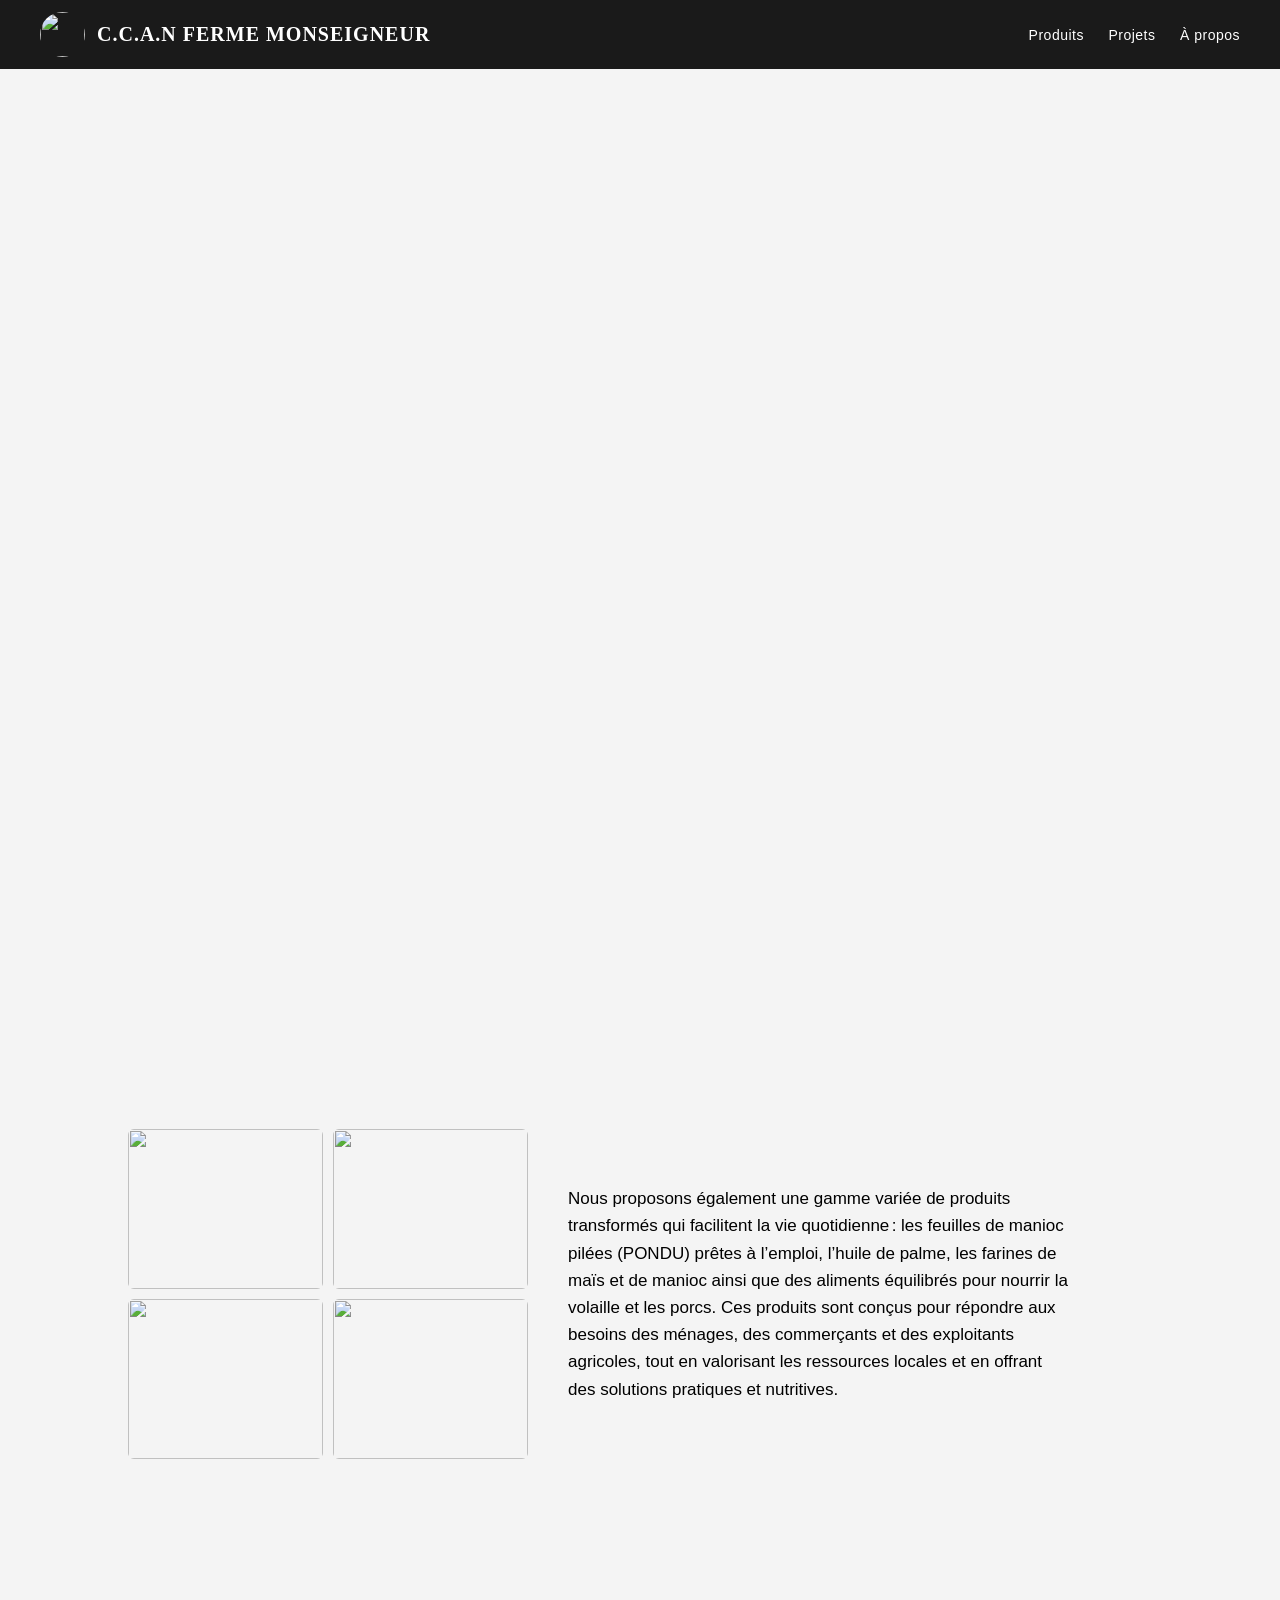
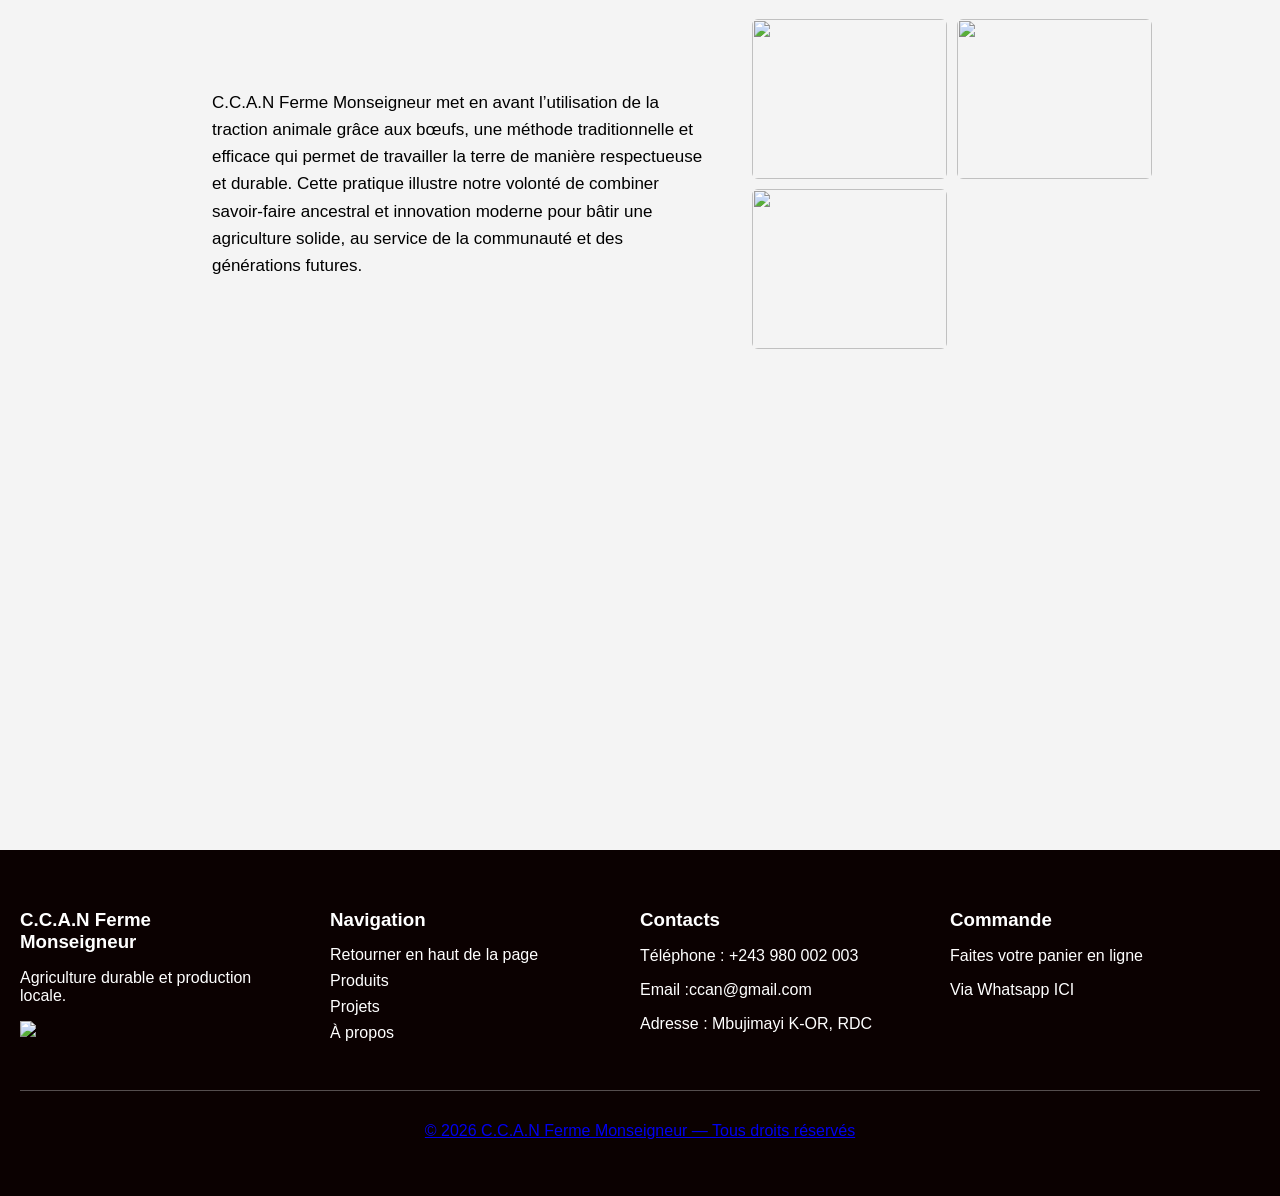
==== index.html @ acce38f7 "Add files via upload" ====
<!DOCTYPE html>
<html lang="fr">
<head>
<meta charset="UTF-8">
<meta name="viewport" content="width=device-width, initial-scale=1.0">
<link rel="stylesheet" href="index.css">

<title>C.C.A.N Ferme Monseigneur</title>

</head>

<body>

<header>

<div class="header-brand">
<img src="images/logo blanc.JPG" class="header-logo">
<span class="header-nom">C.C.A.N Ferme Monseigneur</span>
</div>

<button class="hamburger" onclick="toggleMenu()">&#9776;</button>

<nav id="main-nav">
<a href="produits.html">Produits</a>
<a href="projets.html">Projets</a>
<a href="àpropos.html">À propos</a>


</nav>

</header>
 
<body>

<!-- PARAGRAPHE 1 -->

<section class="section hidden">

<div class="gallery">
<img src="images/RDC localisation.jpeg">
<img src="images/production huile1.jpeg">
<img src="images/traction animale3.jpeg">
<img src="images/mais2.jpeg">
</div>

<div class="text">
<p>
C.C.A.N Ferme Monseigneur, une entreprise agricole implantée au cœur du Kasai-Oriental dans la ville de Mbujimayi, en République Démocratique du Congo. Avec plusieurs hectares de terres riches et exploitées avec soin, nous avons fait de l’agriculture et de l’élevage notre passion et notre mission : nourrir les familles, soutenir l’économie locale et promouvoir une agriculture durable et moderne.
</p>
</div>

</section>

<!-- PARAGRAPHE 2 -->

<section class="section reverse hidden">

<div class="gallery">
<img src="Images/poules.jpeg
">
<img src="images/manioc2.jpeg">
<img src="images/mais1.jpeg">
<img src="images/regimes de noix.jpeg">
</div>

<div class="text">
<p>
Notre ferme se distingue par la diversité de ses productions. Nous élevons de la volaille et cultivons des produits essentiels tels que le manioc, le maïs et le palmier à huile. Ces activités sont menées avec rigueur et expertise afin de garantir des produits frais, nutritifs et accessibles. Chaque récolte et chaque élevage reflètent notre engagement envers la qualité et la sécurité alimentaire.
</p>
</div>

</section>

<!-- PARAGRAPHE 3 -->

<section class="section hidden">

<div class="gallery">
<img src="images/Matamba.jpeg">
<img src="images/al poules.jpeg">
<img src="images/huile de palme.jpeg">
<img src="images/farines.jpeg">
</div>

<div class="text">
<p>
Nous proposons également une gamme variée de produits transformés qui facilitent la vie quotidienne :  les feuilles de manioc pilées (PONDU) prêtes à l’emploi, l’huile de palme, les farines de maïs et de manioc ainsi que des aliments équilibrés pour nourrir la volaille et les porcs. Ces produits sont conçus pour répondre aux besoins des ménages, des commerçants et des exploitants agricoles, tout en valorisant les ressources locales et en offrant des solutions pratiques et nutritives.
</p>
</div>

</section>

<!-- PARAGRAPHE 4 -->

<section class="section reverse hidden">

<div class="gallery">
<img src="images/Traction animale1.jpeg">
<img src="images/traction animale3.jpeg">
<img src="images/traction animale2.jpeg">

</div>

<div class="text">
<p>
C.C.A.N Ferme Monseigneur met en avant l’utilisation de la traction animale grâce aux bœufs, une méthode traditionnelle et efficace qui permet de travailler la terre de manière respectueuse et durable. Cette pratique illustre notre volonté de combiner savoir-faire ancestral et innovation moderne pour bâtir une agriculture solide, au service de la communauté et des générations futures.
</p>
</div>

</section>

<script>

const elements = document.querySelectorAll('.section, .card, .hero');

const observer = new IntersectionObserver((entries) => {
  entries.forEach(entry => {
    if(entry.isIntersecting){
      entry.target.classList.add('visible');
    } else {
      entry.target.classList.remove('visible');
    }
  });
}, { threshold: 0.15 });

elements.forEach(el => observer.observe(el));
observer.takeRecords();
elements.forEach(el => {
  if(el.getBoundingClientRect().top < window.innerHeight){
    el.classList.add('visible');
  }
});

function toggleMenu(){
  document.getElementById('main-nav').classList.toggle('open');
}

</script>

</body>

</section>

<section class="section">

<h2>Nos activités agricoles principales</h2>

<div class="cards">

<div class="card">
<h3>Culture</h3>
<p>Production de légumes et fruits frais.</p>
</div>

<div class="card">
<h3>Élevage</h3>
<p>Élevage de volailles et autres animaux.</p>
</div>

<div class="card">
<h3>Projets agricoles</h3>
<p>Développement de nouvelles infrastructures agricoles.</p>
</div>

</div>

</section>

<footer>

<div class="footer-container">

<div class="footer-column">
<h3>C.C.A.N Ferme Monseigneur</h3>
<p></p>
<p>Agriculture durable et production locale.</p>
<img src="images/logo noir.JPG" style="width:3cm;">
</div>

<div class="footer-column">
<h3>Navigation</h3>
<a href="accueil.html">Retourner en haut de la page</a>
<a href="produits.html">Produits</a>
<a href="projets.html">Projets</a>
<a href="àpropos.html">À propos</a>
</div>

<div class="footer-column">
<h3>Contacts</h3>
<p>Téléphone : +243 980 002 003</p>
<p>Email :ccan@gmail.com</p>
<p>Adresse : Mbujimayi K-OR, RDC</p>
</div>

<div class="footer-column">
<h3>Commande</h3>
<p> Faites votre panier en ligne</p>
<a href="https://wa.me/243980002003" class="btn-commander">
 Via Whatsapp ICI

</div>

</div>

<div class="footer-bottom">

<p>© 2026 C.C.A.N Ferme Monseigneur — Tous droits réservés</p>

</div>

</footer>

</body>
</html>
---- index.css ----
body{
    margin:0;
    font-family: Arial, sans-serif;
    background:#f4f4f4;
}

/* HEADER */

header{
    background:#1a1a1a;
    padding:12px 40px;
    display:flex;
    justify-content:space-between;
    align-items:center;
    position:sticky;
    top:0;
    z-index:1000;
}

.header-brand{
    display:flex;
    align-items:center;
    gap:12px;
}

.header-logo{
    width:45px;
    height:45px;
    object-fit:contain;
    border-radius:50%;
}

.header-nom{
    font-family:'Georgia', serif;
    font-size:20px;
    font-weight:700;
    color:#ffffff;
    letter-spacing:1px;
    text-transform:uppercase;
}

nav a{
    color:#ffffff;
    text-decoration:none;
    margin-left:20px;
    font-weight:500;
    font-size:14px;
    letter-spacing:0.5px;
    transition:color 0.3s;
}

nav a:hover{
    color:#a8d5a2;
}

/* HERO */

.hero{
    background:#ffffff;
    padding:20px 30px;
}

.hero h2{
    font-size:24px;
    font-weight:500;
    color:#4a7c59;
    margin:0;
    text-align:left;
}

/* SECTION */

.section{
    display:flex;
    align-items:center;
    gap:40px;
    padding:80px 10%;
    flex-wrap:wrap;
}

/* ALTERNANCE */

.reverse{
    flex-direction:row-reverse;
}

/* GALERIE */

.gallery{
    display:grid;
    grid-template-columns:1fr 1fr;
    gap:10px;
    width:400px;
}

.gallery img{
    width:100%;
    height:160px;
    object-fit:cover;
    border-radius:6px;
}

/* TEXTE */

.text{
    max-width:500px;
    line-height:1.6;
    font-size:17px;
}

/* CARDS */

.cards{
    display:flex;
    gap:30px;
    justify-content:center;
    flex-wrap:wrap;
}

.card{
    width:250px;
    border:1px solid red;
    border-radius:8px;
    padding:20px;
}

/* FOOTER */

footer{
    background: rgb(11, 1, 1);
    color:white;
    padding:40px 20px;
}

.footer-container{
    display:flex;
    flex-wrap:wrap;
    justify-content:space-between;
}

.footer-column{
    width:250px;
    margin-bottom:20px;
}

.footer-column h3{
    margin-bottom:15px;
}

.footer-column a{
    display:block;
    color:white;
    text-decoration:none;
    margin-bottom:8px;
}

.footer-bottom{
    text-align:center;
    margin-top:20px;
    border-top:1px solid rgba(255,255,255,0.3);
    padding-top:15px;
}

/* ANIMATION SCROLL */

.section, .card, .hero{
    opacity:0;
    transform:translateY(40px);
    transition:opacity 0.6s ease, transform 0.6s ease;
}

.section.visible, .card.visible, .hero.visible{
    opacity:1;
    transform:translateY(0);
}

/* MOBILE */

.hamburger{
display:none;
background:none;
border:none;
color:#ffffff;
font-size:26px;
cursor:pointer;
}

@media(max-width:768px){

header{
flex-wrap:wrap;
padding:12px 20px;
}

.hamburger{
display:block;
}

#main-nav{
display:none;
flex-direction:column;
width:100%;
background:#1a1a1a;
padding:10px 0;
}

#main-nav.open{
display:flex;
}

#main-nav a{
margin:0;
padding:10px 20px;
border-top:1px solid rgba(255,255,255,0.1);
font-size:15px;
}

.section{
    flex-direction:column;
    padding:40px 5%;
}

.reverse{
    flex-direction:column;
}

.gallery{
    width:100%;
}

.gallery img{
    height:120px;
}

.text{
    max-width:100%;
    font-size:15px;
}

.cards{
    flex-direction:column;
    align-items:center;
}

.card{
    width:90%;
}

.footer-container{
    flex-direction:column;
    align-items:center;
    text-align:center;
}

.footer-column{
    width:100%;
}

}
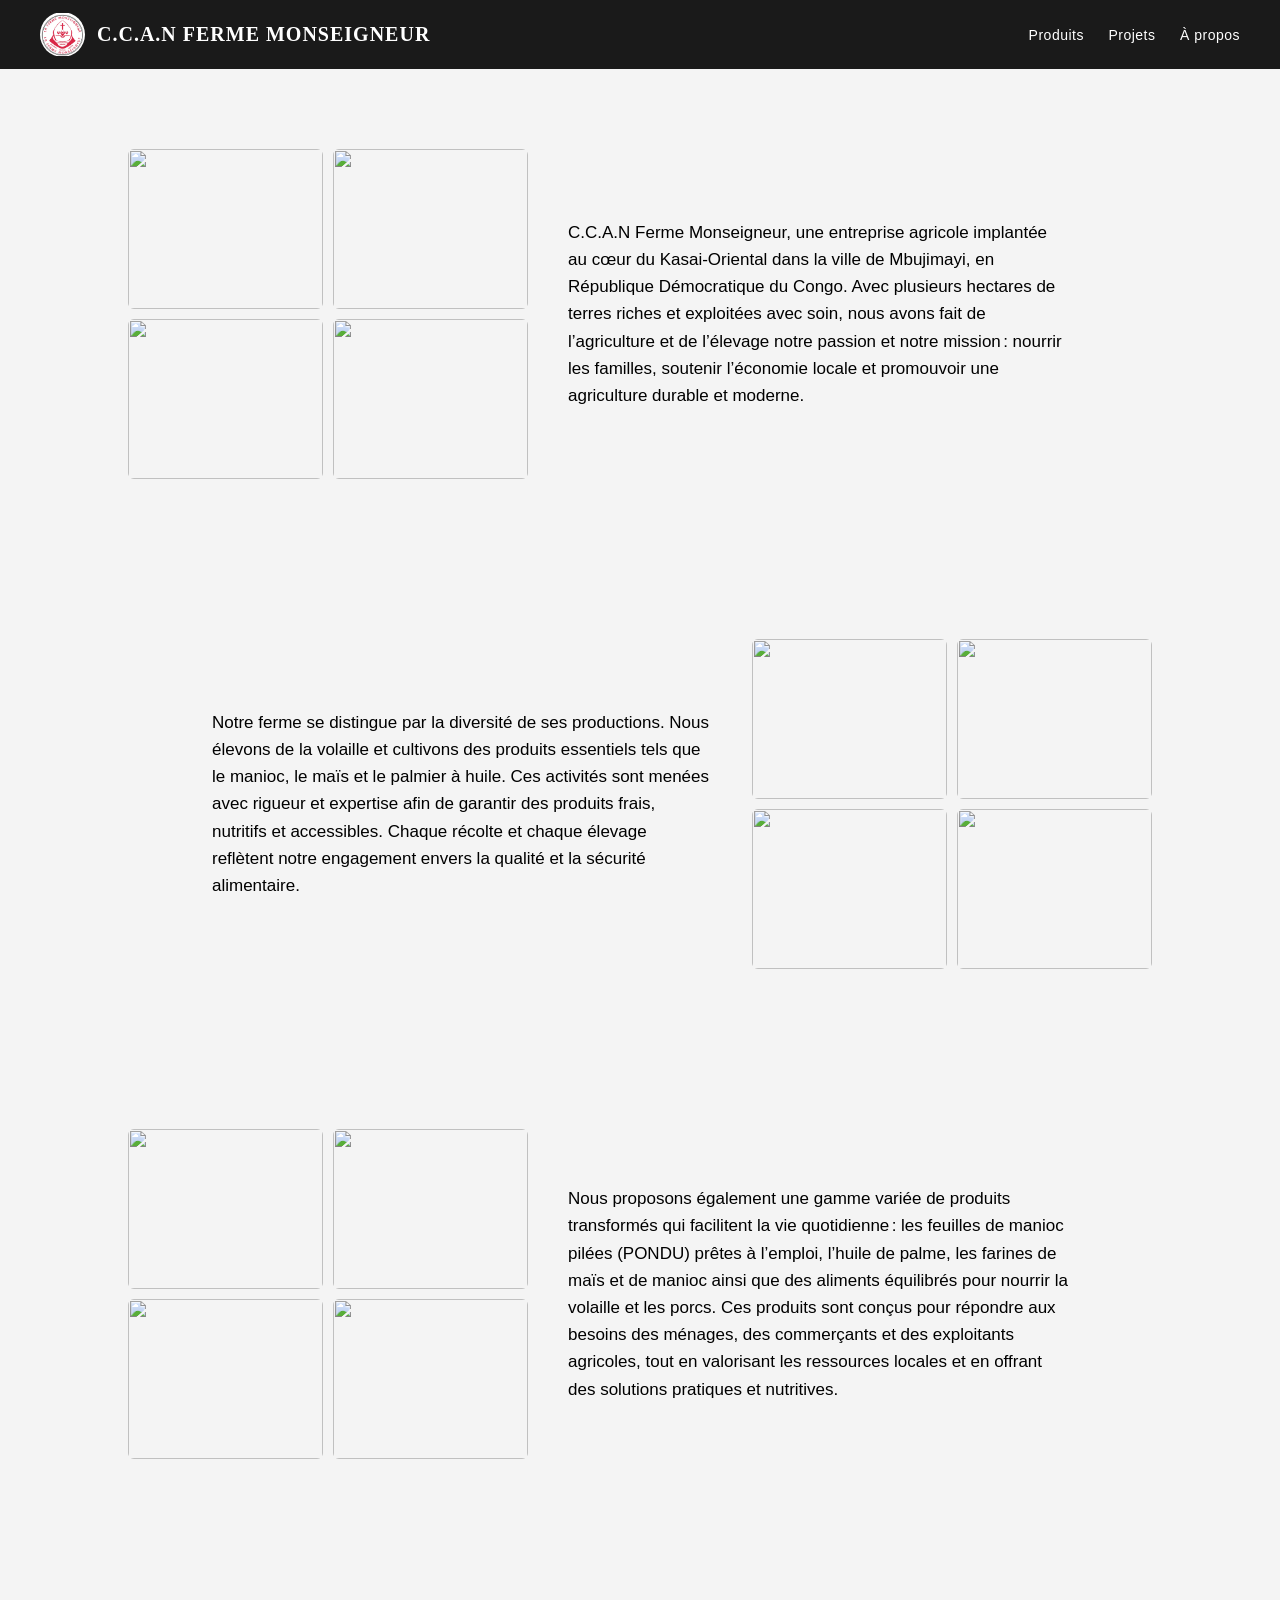
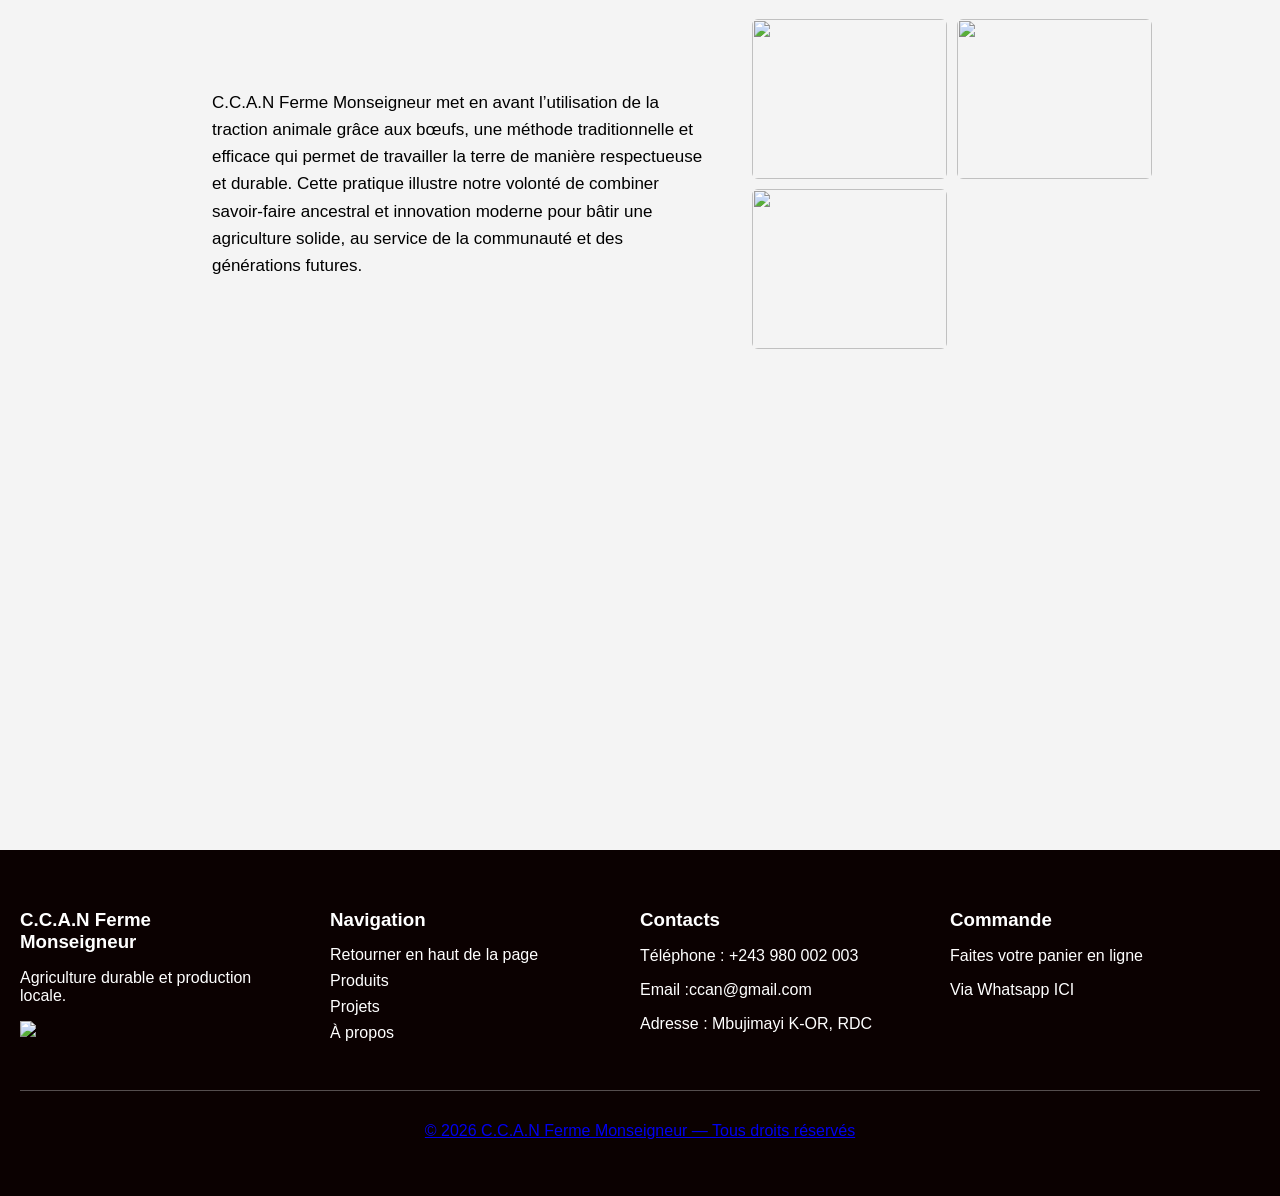
==== commit 596d4eb0: "Add files via upload" ====
--- a/index.html
+++ b/index.html
@@ -14,7 +14,7 @@
 <header>
 
 <div class="header-brand">
-<img src="images/logo blanc.JPG" class="header-logo">
+<img src="logo blanc.JPG" class="header-logo">
 <span class="header-nom">C.C.A.N Ferme Monseigneur</span>
 </div>
 
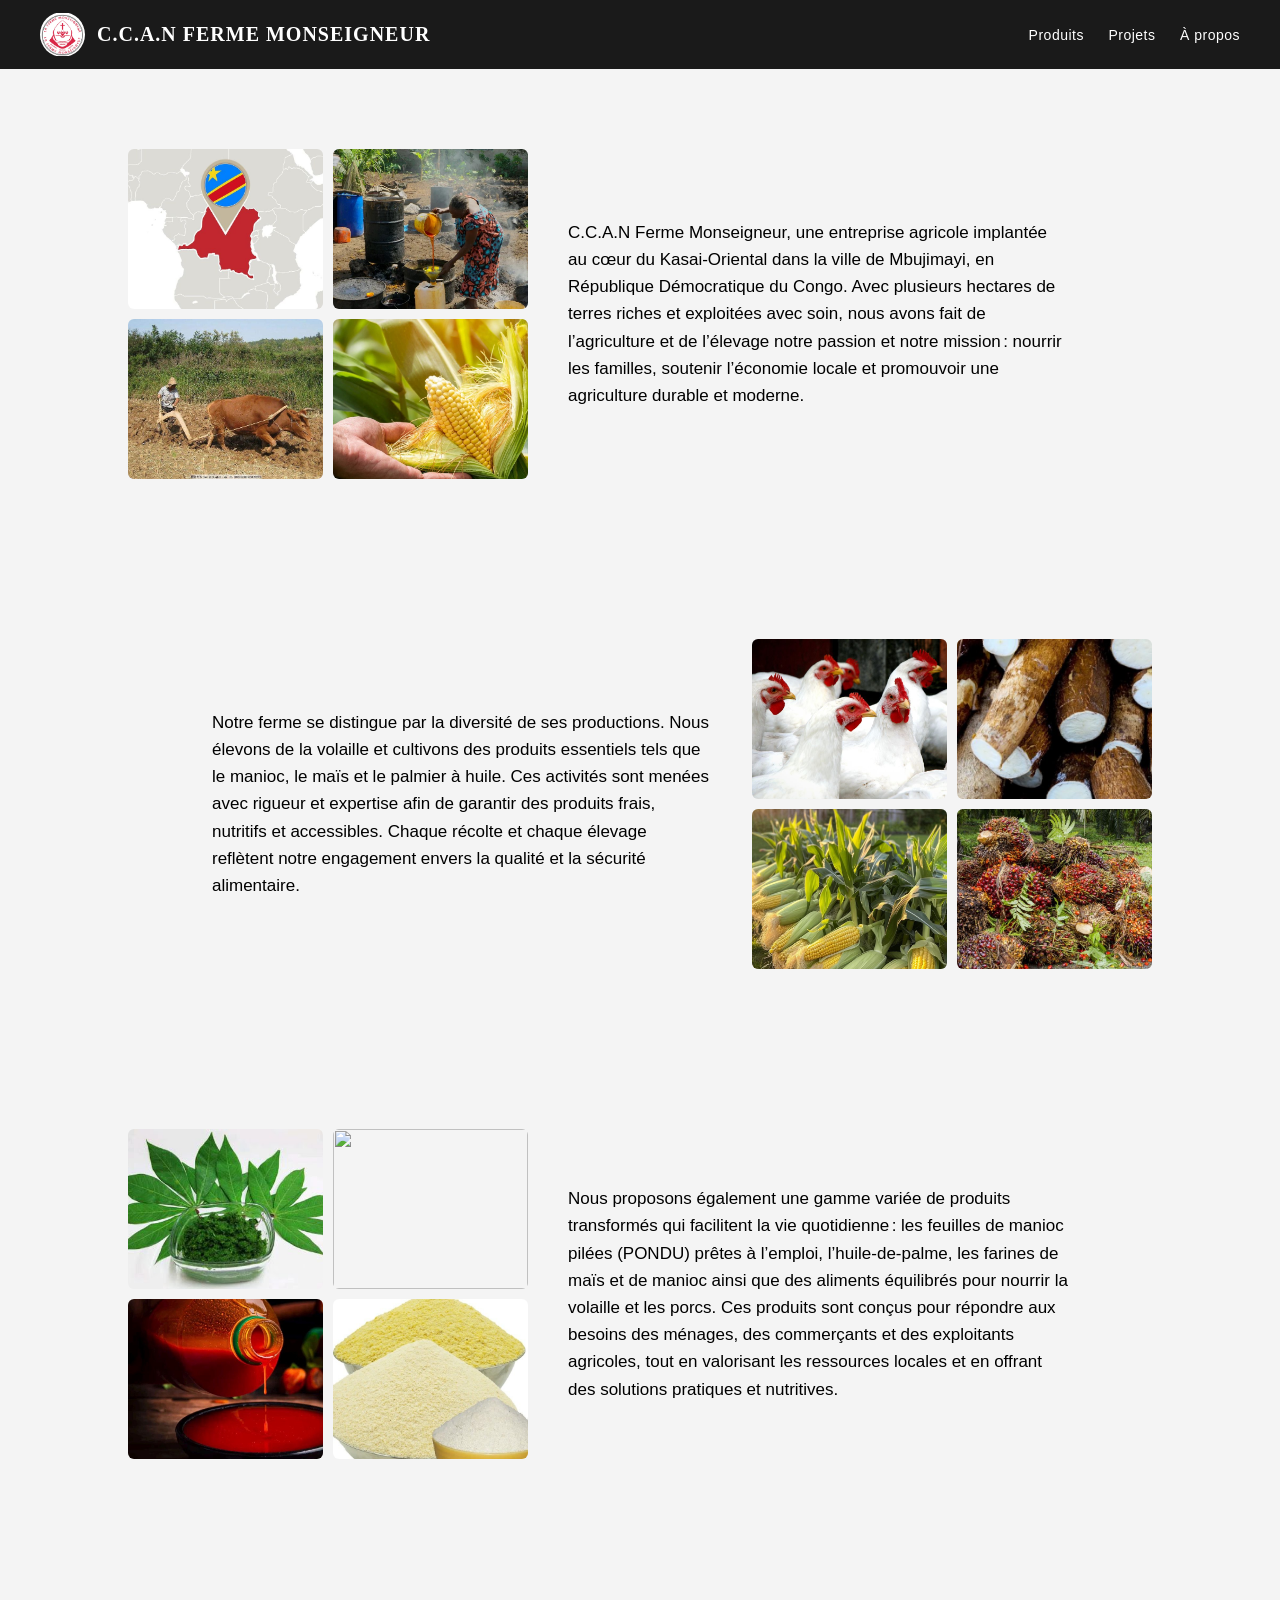
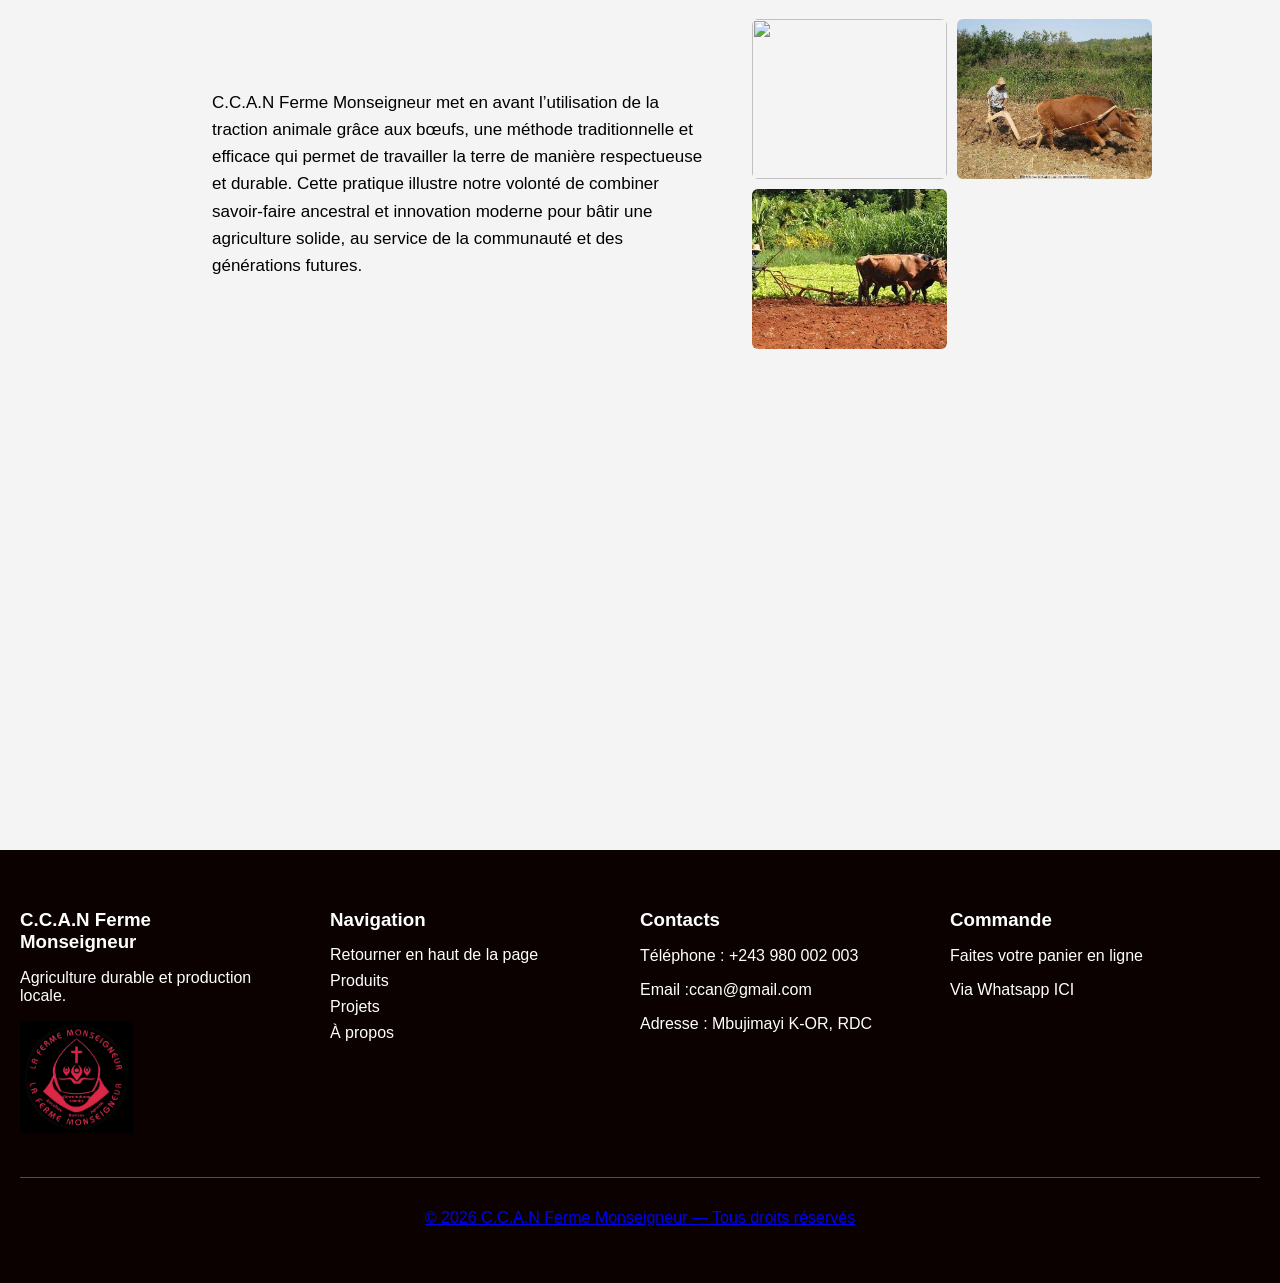
==== commit c92cb128: "Add files via upload" ====
--- a/index.html
+++ b/index.html
@@ -14,7 +14,7 @@
 <header>
 
 <div class="header-brand">
-<img src="logo blanc.JPG" class="header-logo">
+<img src="logoblanc.JPG" class="header-logo">
 <span class="header-nom">C.C.A.N Ferme Monseigneur</span>
 </div>
 
@@ -37,10 +37,10 @@
 <section class="section hidden">
 
 <div class="gallery">
-<img src="images/RDC localisation.jpeg">
-<img src="images/production huile1.jpeg">
-<img src="images/traction animale3.jpeg">
-<img src="images/mais2.jpeg">
+<img src="RDC-localisation.jpeg">
+<img src="production-huile1.jpeg">
+<img src="traction-animale3.jpeg">
+<img src="mais2.jpeg">
 </div>
 
 <div class="text">
@@ -56,11 +56,11 @@
 <section class="section reverse hidden">
 
 <div class="gallery">
-<img src="Images/poules.jpeg
+<img src="poules.jpeg
 ">
-<img src="images/manioc2.jpeg">
-<img src="images/mais1.jpeg">
-<img src="images/regimes de noix.jpeg">
+<img src="manioc2.jpeg">
+<img src="mais1.jpeg">
+<img src="regimes-de-noix.jpeg">
 </div>
 
 <div class="text">
@@ -76,15 +76,15 @@
 <section class="section hidden">
 
 <div class="gallery">
-<img src="images/Matamba.jpeg">
-<img src="images/al poules.jpeg">
-<img src="images/huile de palme.jpeg">
-<img src="images/farines.jpeg">
-</div>
-
-<div class="text">
-<p>
-Nous proposons également une gamme variée de produits transformés qui facilitent la vie quotidienne :  les feuilles de manioc pilées (PONDU) prêtes à l’emploi, l’huile de palme, les farines de maïs et de manioc ainsi que des aliments équilibrés pour nourrir la volaille et les porcs. Ces produits sont conçus pour répondre aux besoins des ménages, des commerçants et des exploitants agricoles, tout en valorisant les ressources locales et en offrant des solutions pratiques et nutritives.
+<img src="Matamba.jpeg">
+<img src="al-poules.jpeg">
+<img src="huile-de-palme.jpeg">
+<img src="farines.jpeg">
+</div>
+
+<div class="text">
+<p>
+Nous proposons également une gamme variée de produits transformés qui facilitent la vie quotidienne :  les feuilles de manioc pilées (PONDU) prêtes à l’emploi, l’huile-de-palme, les farines de maïs et de manioc ainsi que des aliments équilibrés pour nourrir la volaille et les porcs. Ces produits sont conçus pour répondre aux besoins des ménages, des commerçants et des exploitants agricoles, tout en valorisant les ressources locales et en offrant des solutions pratiques et nutritives.
 </p>
 </div>
 
@@ -95,9 +95,9 @@
 <section class="section reverse hidden">
 
 <div class="gallery">
-<img src="images/Traction animale1.jpeg">
-<img src="images/traction animale3.jpeg">
-<img src="images/traction animale2.jpeg">
+<img src="traction-animale1.jpeg">
+<img src="traction-animale3.jpeg">
+<img src="traction-animale2.jpeg">
 
 </div>
 
@@ -174,7 +174,7 @@
 <h3>C.C.A.N Ferme Monseigneur</h3>
 <p></p>
 <p>Agriculture durable et production locale.</p>
-<img src="images/logo noir.JPG" style="width:3cm;">
+<img src="logonoir.JPG" style="width:3cm;">
 </div>
 
 <div class="footer-column">
@@ -211,4 +211,5 @@
 </footer>
 
 </body>
-</html>+</html>
+
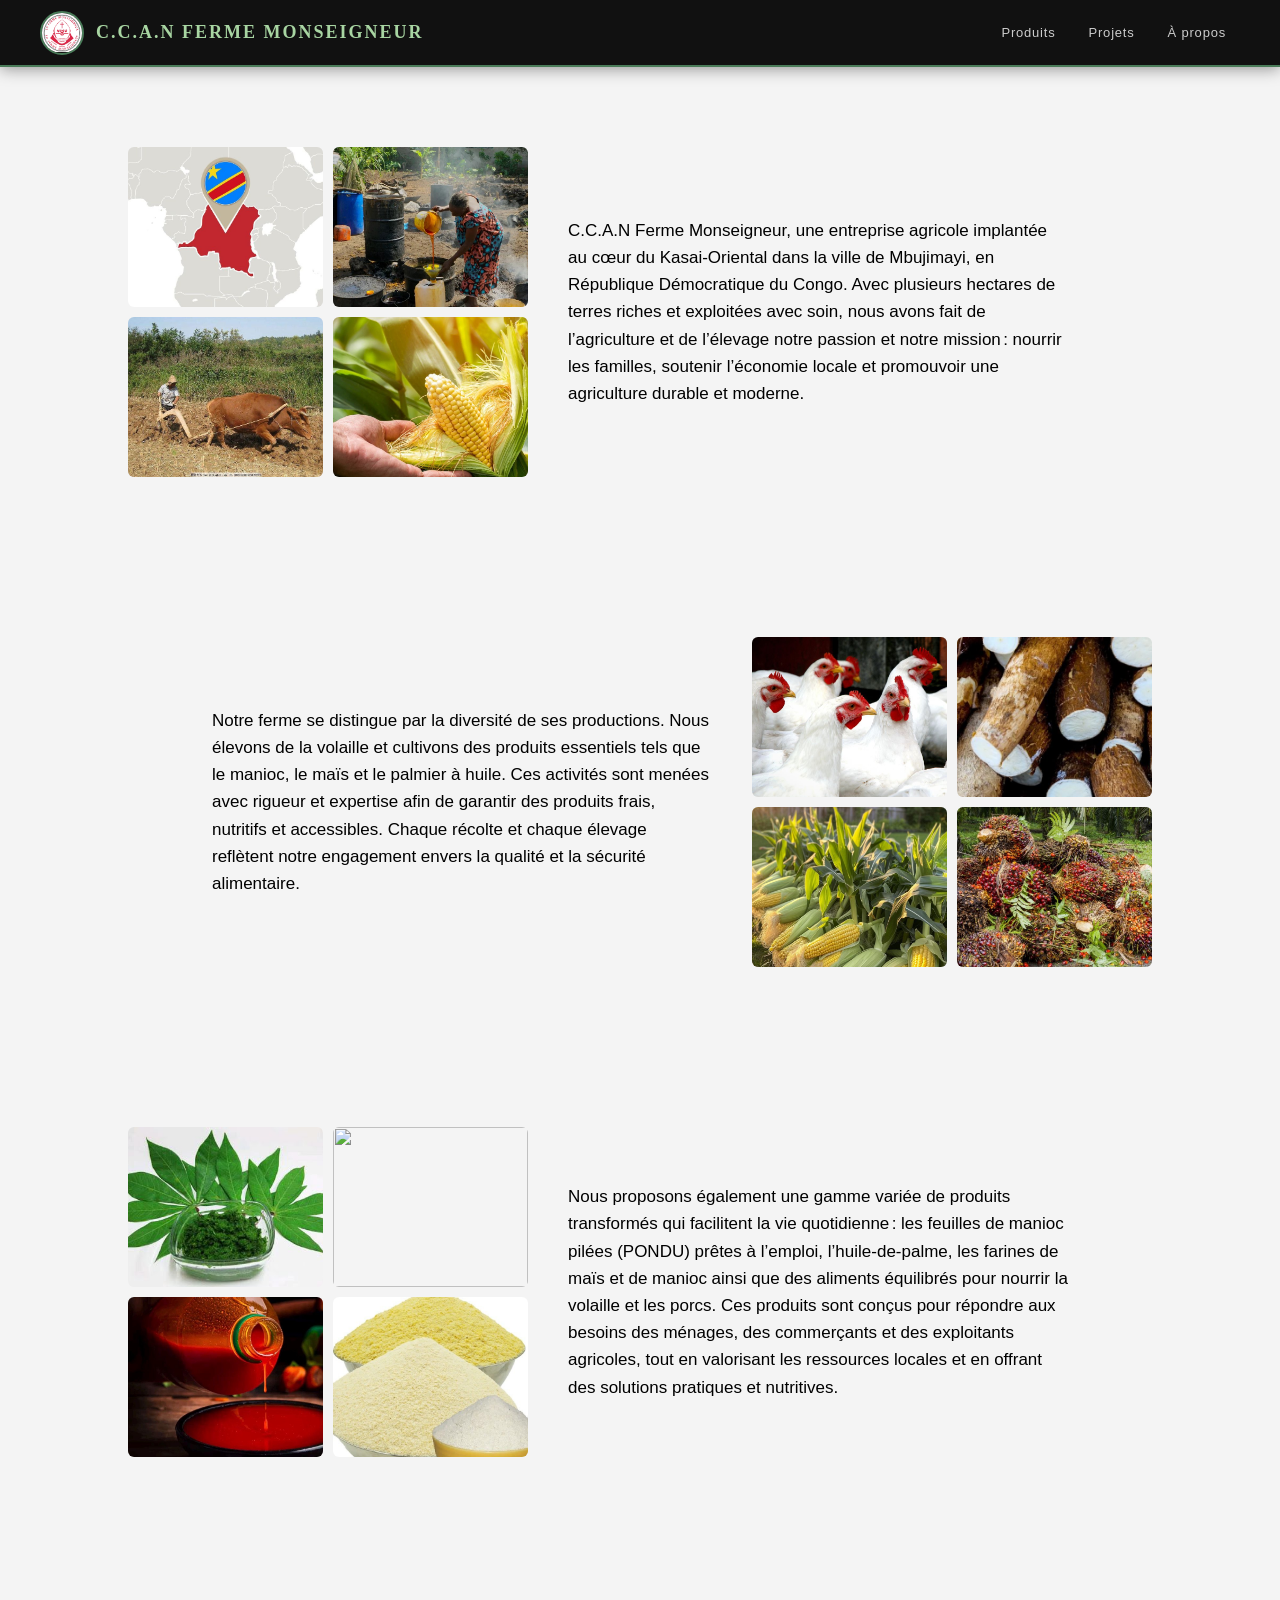
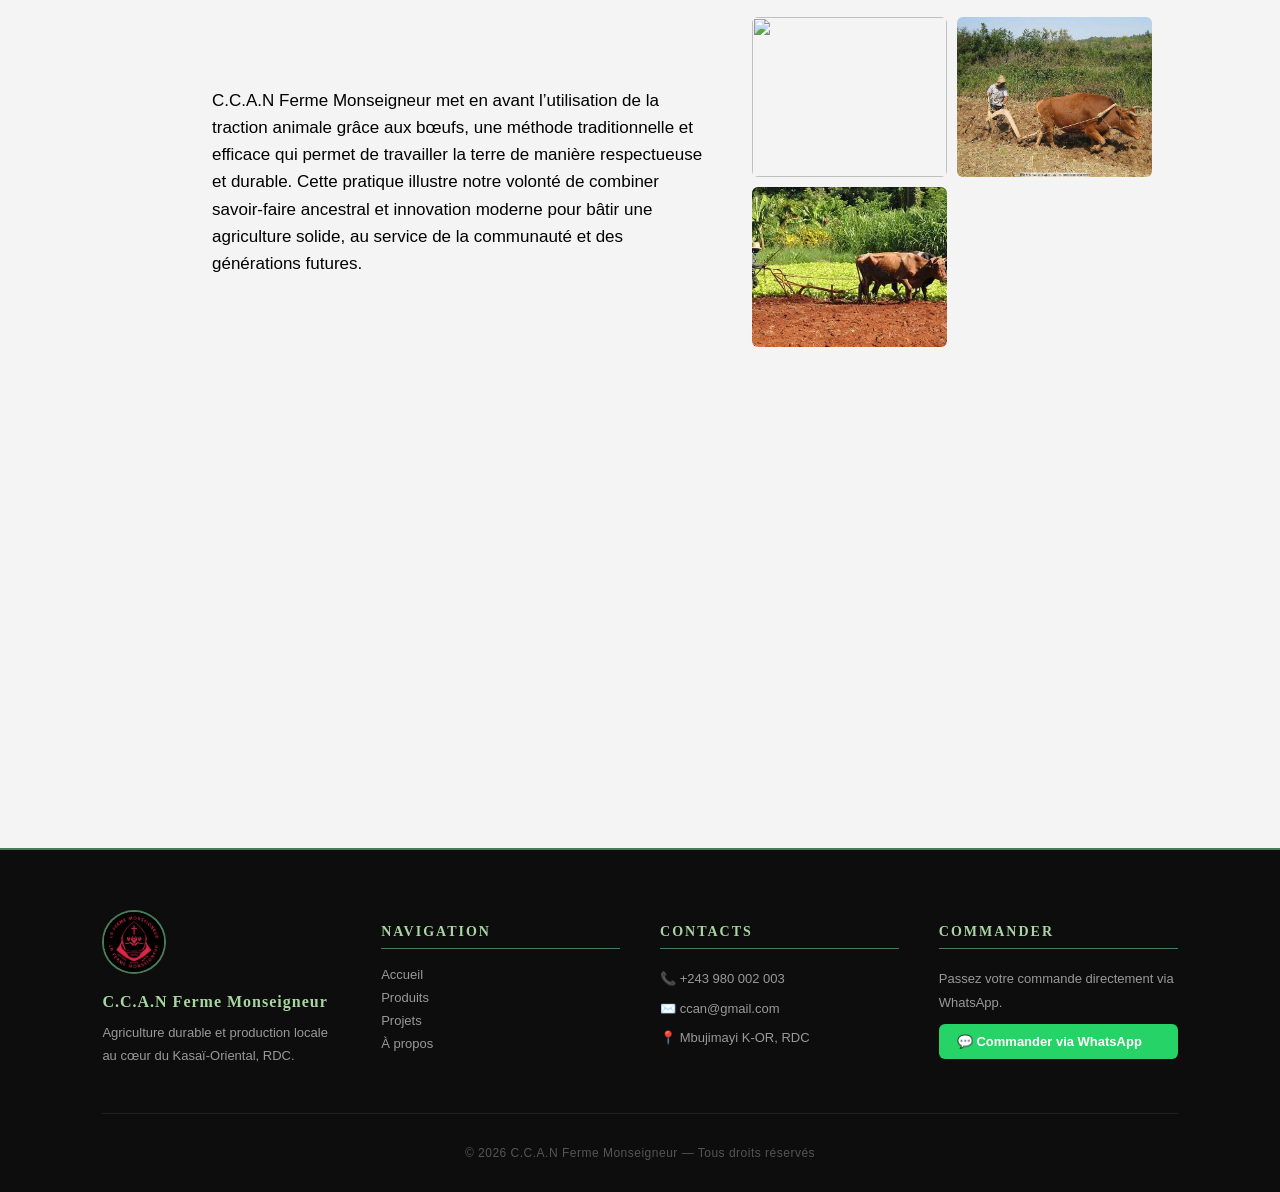
==== commit 11c304a8: "Add files via upload" ====
--- a/index.html
+++ b/index.html
@@ -171,15 +171,14 @@
 <div class="footer-container">
 
 <div class="footer-column">
-<h3>C.C.A.N Ferme Monseigneur</h3>
-<p></p>
-<p>Agriculture durable et production locale.</p>
-<img src="logonoir.JPG" style="width:3cm;">
+<img src="logonoir.JPG" alt="Logo">
+<div class="footer-brand-name">C.C.A.N Ferme Monseigneur</div>
+<p>Agriculture durable et production locale au cœur du Kasaï-Oriental, RDC.</p>
 </div>
 
 <div class="footer-column">
 <h3>Navigation</h3>
-<a href="accueil.html">Retourner en haut de la page</a>
+<a href="index.html">Accueil</a>
 <a href="produits.html">Produits</a>
 <a href="projets.html">Projets</a>
 <a href="àpropos.html">À propos</a>
@@ -187,25 +186,21 @@
 
 <div class="footer-column">
 <h3>Contacts</h3>
-<p>Téléphone : +243 980 002 003</p>
-<p>Email :ccan@gmail.com</p>
-<p>Adresse : Mbujimayi K-OR, RDC</p>
-</div>
-
-<div class="footer-column">
-<h3>Commande</h3>
-<p> Faites votre panier en ligne</p>
-<a href="https://wa.me/243980002003" class="btn-commander">
- Via Whatsapp ICI
-
+<p>📞 +243 980 002 003</p>
+<p>✉️ ccan@gmail.com</p>
+<p>📍 Mbujimayi K-OR, RDC</p>
+</div>
+
+<div class="footer-column">
+<h3>Commander</h3>
+<p>Passez votre commande directement via WhatsApp.</p>
+<a href="https://wa.me/243980002003" class="btn-whatsapp" target="_blank">💬 Commander via WhatsApp</a>
 </div>
 
 </div>
 
 <div class="footer-bottom">
-
 <p>© 2026 C.C.A.N Ferme Monseigneur — Tous droits réservés</p>
-
 </div>
 
 </footer>
@@ -213,3 +208,4 @@
 </body>
 </html>
 
+
--- a/index.css
+++ b/index.css
@@ -8,50 +8,79 @@
 /* HEADER */
 
 header{
-    background:#1a1a1a;
-    padding:12px 40px;
+    background:#111111;
+    padding:0 40px;
     display:flex;
     justify-content:space-between;
     align-items:center;
     position:sticky;
     top:0;
     z-index:1000;
+    height:65px;
+    border-bottom:2px solid #4a7c59;
+    box-shadow:0 2px 15px rgba(0,0,0,0.4);
 }
 
 .header-brand{
     display:flex;
     align-items:center;
     gap:12px;
+    text-decoration:none;
 }
 
 .header-logo{
-    width:45px;
-    height:45px;
+    width:40px;
+    height:40px;
     object-fit:contain;
     border-radius:50%;
+    border:2px solid #4a7c59;
 }
 
 .header-nom{
     font-family:'Georgia', serif;
-    font-size:20px;
+    font-size:18px;
     font-weight:700;
+    color:#a8d5a2;
+    letter-spacing:2px;
+    text-transform:uppercase;
+}
+
+nav{
+    display:flex;
+    align-items:center;
+    gap:5px;
+}
+
+nav a{
+    color:#cccccc;
+    text-decoration:none;
+    font-size:13px;
+    font-weight:500;
+    letter-spacing:0.8px;
+    padding:8px 14px;
+    border-radius:4px;
+    position:relative;
+    transition:color 0.3s;
+}
+
+nav a::after{
+    content:'';
+    position:absolute;
+    bottom:2px;
+    left:14px;
+    right:14px;
+    height:2px;
+    background:#4a7c59;
+    transform:scaleX(0);
+    transition:transform 0.3s ease;
+}
+
+nav a:hover{
     color:#ffffff;
-    letter-spacing:1px;
-    text-transform:uppercase;
-}
-
-nav a{
-    color:#ffffff;
-    text-decoration:none;
-    margin-left:20px;
-    font-weight:500;
-    font-size:14px;
-    letter-spacing:0.5px;
-    transition:color 0.3s;
-}
-
-nav a:hover{
-    color:#a8d5a2;
+}
+
+nav a:hover::after{
+    transform:scaleX(1);
 }
 
 /* HERO */
@@ -128,38 +157,101 @@
 /* FOOTER */
 
 footer{
-    background: rgb(11, 1, 1);
-    color:white;
-    padding:40px 20px;
+    background:#0d0d0d;
+    color:#cccccc;
+    padding:60px 8% 0 8%;
+    border-top:2px solid #4a7c59;
 }
 
 .footer-container{
     display:flex;
     flex-wrap:wrap;
     justify-content:space-between;
+    gap:40px;
+    padding-bottom:40px;
+    border-bottom:1px solid rgba(255,255,255,0.08);
 }
 
 .footer-column{
-    width:250px;
-    margin-bottom:20px;
+    min-width:180px;
+    flex:1;
+}
+
+.footer-column img{
+    width:60px;
+    margin-bottom:15px;
+    border-radius:50%;
+    border:2px solid #4a7c59;
 }
 
 .footer-column h3{
-    margin-bottom:15px;
+    font-family:'Georgia', serif;
+    font-size:14px;
+    font-weight:700;
+    color:#a8d5a2;
+    text-transform:uppercase;
+    letter-spacing:2px;
+    margin-bottom:18px;
+    padding-bottom:8px;
+    border-bottom:1px solid #4a7c59;
+}
+
+.footer-column p{
+    font-size:13px;
+    line-height:1.8;
+    color:#999999;
+    margin:0 0 6px 0;
 }
 
 .footer-column a{
     display:block;
-    color:white;
+    color:#999999;
     text-decoration:none;
+    font-size:13px;
     margin-bottom:8px;
+    transition:color 0.3s, padding-left 0.3s;
+}
+
+.footer-column a:hover{
+    color:#a8d5a2;
+    padding-left:6px;
+}
+
+.footer-brand-name{
+    font-family:'Georgia', serif;
+    font-size:16px;
+    font-weight:700;
+    color:#a8d5a2;
+    letter-spacing:1px;
+    margin-bottom:10px;
+}
+
+.btn-whatsapp{
+    display:inline-flex;
+    align-items:center;
+    gap:8px;
+    background:#25d366;
+    color:#ffffff !important;
+    padding:10px 18px;
+    border-radius:6px;
+    font-size:13px;
+    font-weight:600;
+    margin-top:10px;
+    transition:background 0.3s, transform 0.2s !important;
+}
+
+.btn-whatsapp:hover{
+    background:#1ebe5d;
+    transform:translateY(-2px);
+    padding-left:18px !important;
 }
 
 .footer-bottom{
     text-align:center;
-    margin-top:20px;
-    border-top:1px solid rgba(255,255,255,0.3);
-    padding-top:15px;
+    padding:20px 0;
+    font-size:12px;
+    color:#555555;
+    letter-spacing:0.5px;
 }
 
 /* ANIMATION SCROLL */
@@ -175,45 +267,68 @@
     transform:translateY(0);
 }
 
-/* MOBILE */
+/* HAMBURGER */
 
 .hamburger{
-display:none;
-background:none;
-border:none;
-color:#ffffff;
-font-size:26px;
-cursor:pointer;
+    display:none;
+    background:none;
+    border:2px solid #4a7c59;
+    color:#a8d5a2;
+    font-size:20px;
+    cursor:pointer;
+    border-radius:6px;
+    width:38px;
+    height:38px;
+    align-items:center;
+    justify-content:center;
+    transition:background 0.3s;
+    margin-left:auto;
+}
+
+.hamburger:hover{
+    background:#4a7c59;
+    color:#ffffff;
 }
 
 @media(max-width:768px){
 
 header{
-flex-wrap:wrap;
-padding:12px 20px;
+    padding:0 15px;
+    flex-wrap:nowrap;
+    justify-content:space-between;
 }
 
 .hamburger{
-display:block;
+    display:flex;
 }
 
 #main-nav{
-display:none;
-flex-direction:column;
-width:100%;
-background:#1a1a1a;
-padding:10px 0;
+    display:none;
+    flex-direction:column;
+    width:100%;
+    background:#111111;
+    padding:10px 0;
+    border-top:1px solid #4a7c59;
+    position:absolute;
+    top:65px;
+    left:0;
+    right:0;
+    box-shadow:0 8px 20px rgba(0,0,0,0.4);
 }
 
 #main-nav.open{
-display:flex;
+    display:flex;
 }
 
 #main-nav a{
-margin:0;
-padding:10px 20px;
-border-top:1px solid rgba(255,255,255,0.1);
-font-size:15px;
+    padding:12px 25px;
+    border-bottom:1px solid rgba(255,255,255,0.07);
+    font-size:14px;
+    letter-spacing:0.5px;
+}
+
+#main-nav a::after{
+    display:none;
 }
 
 .section{
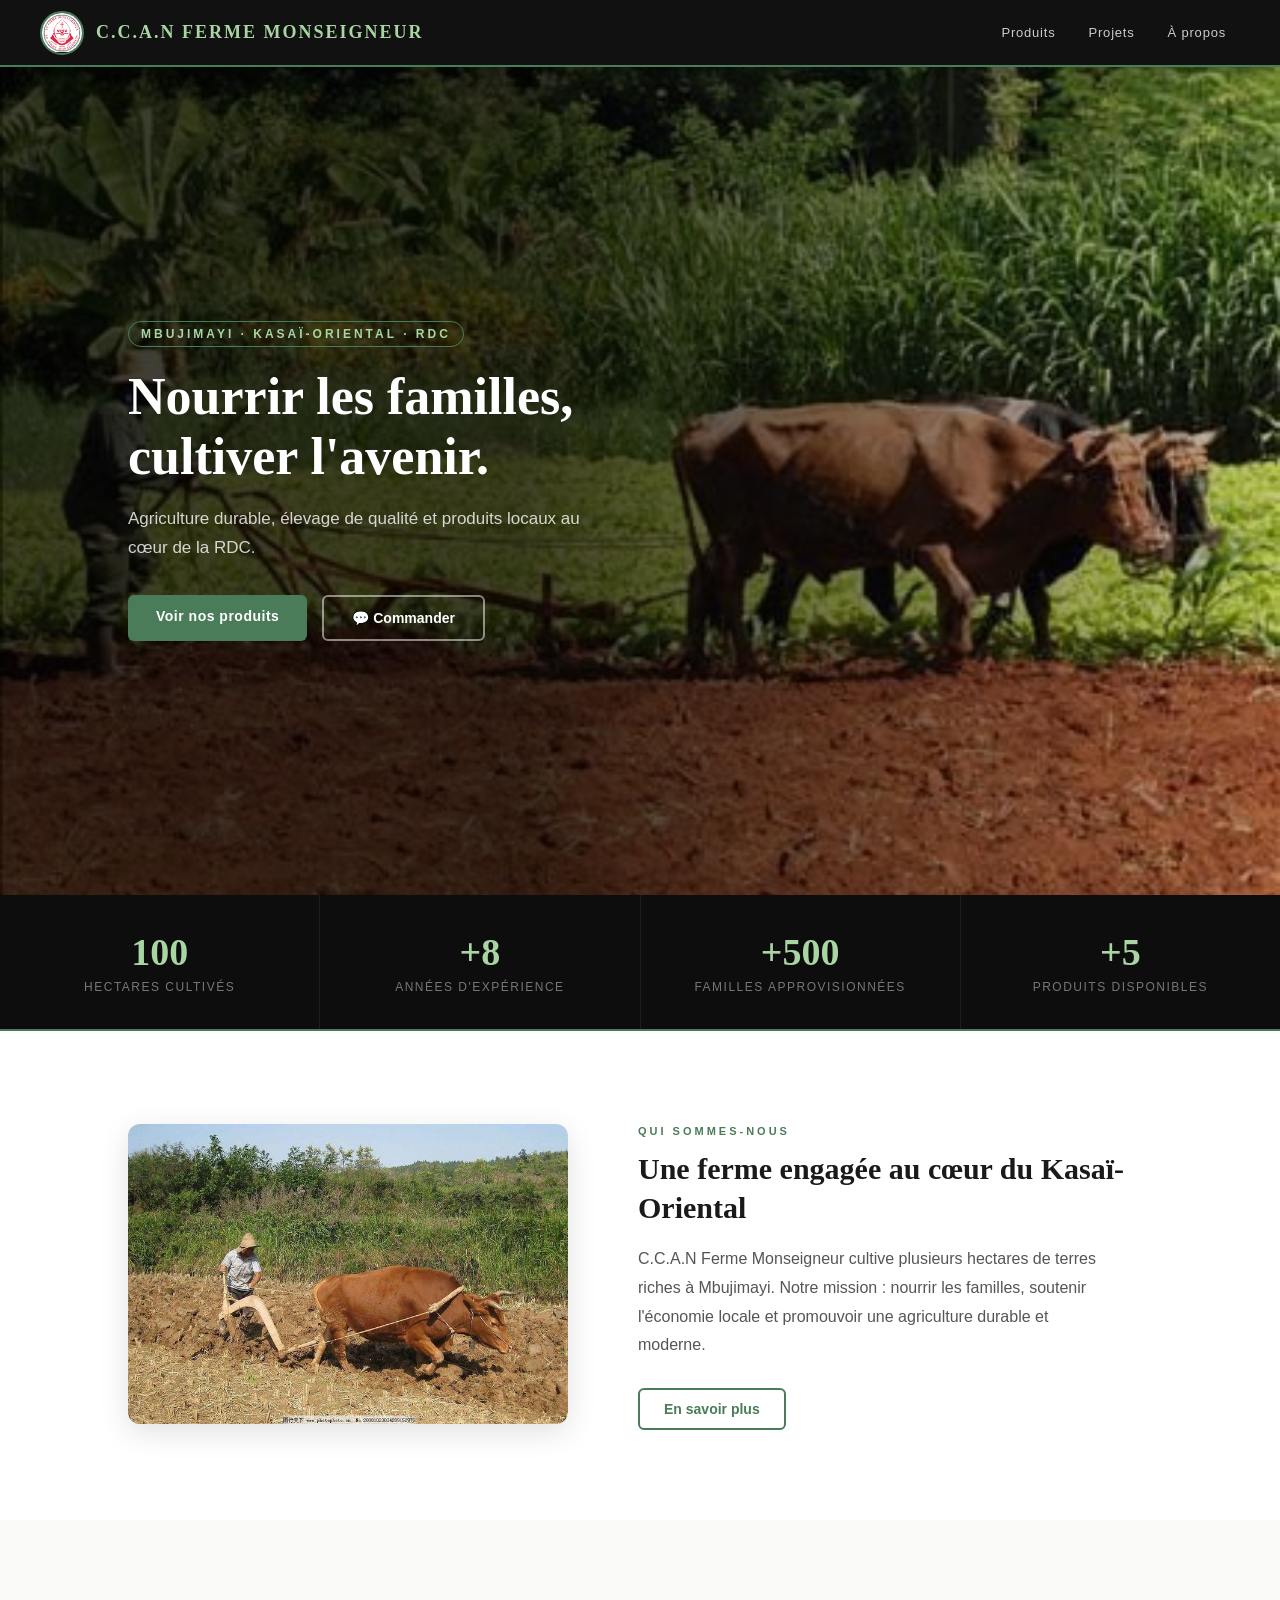
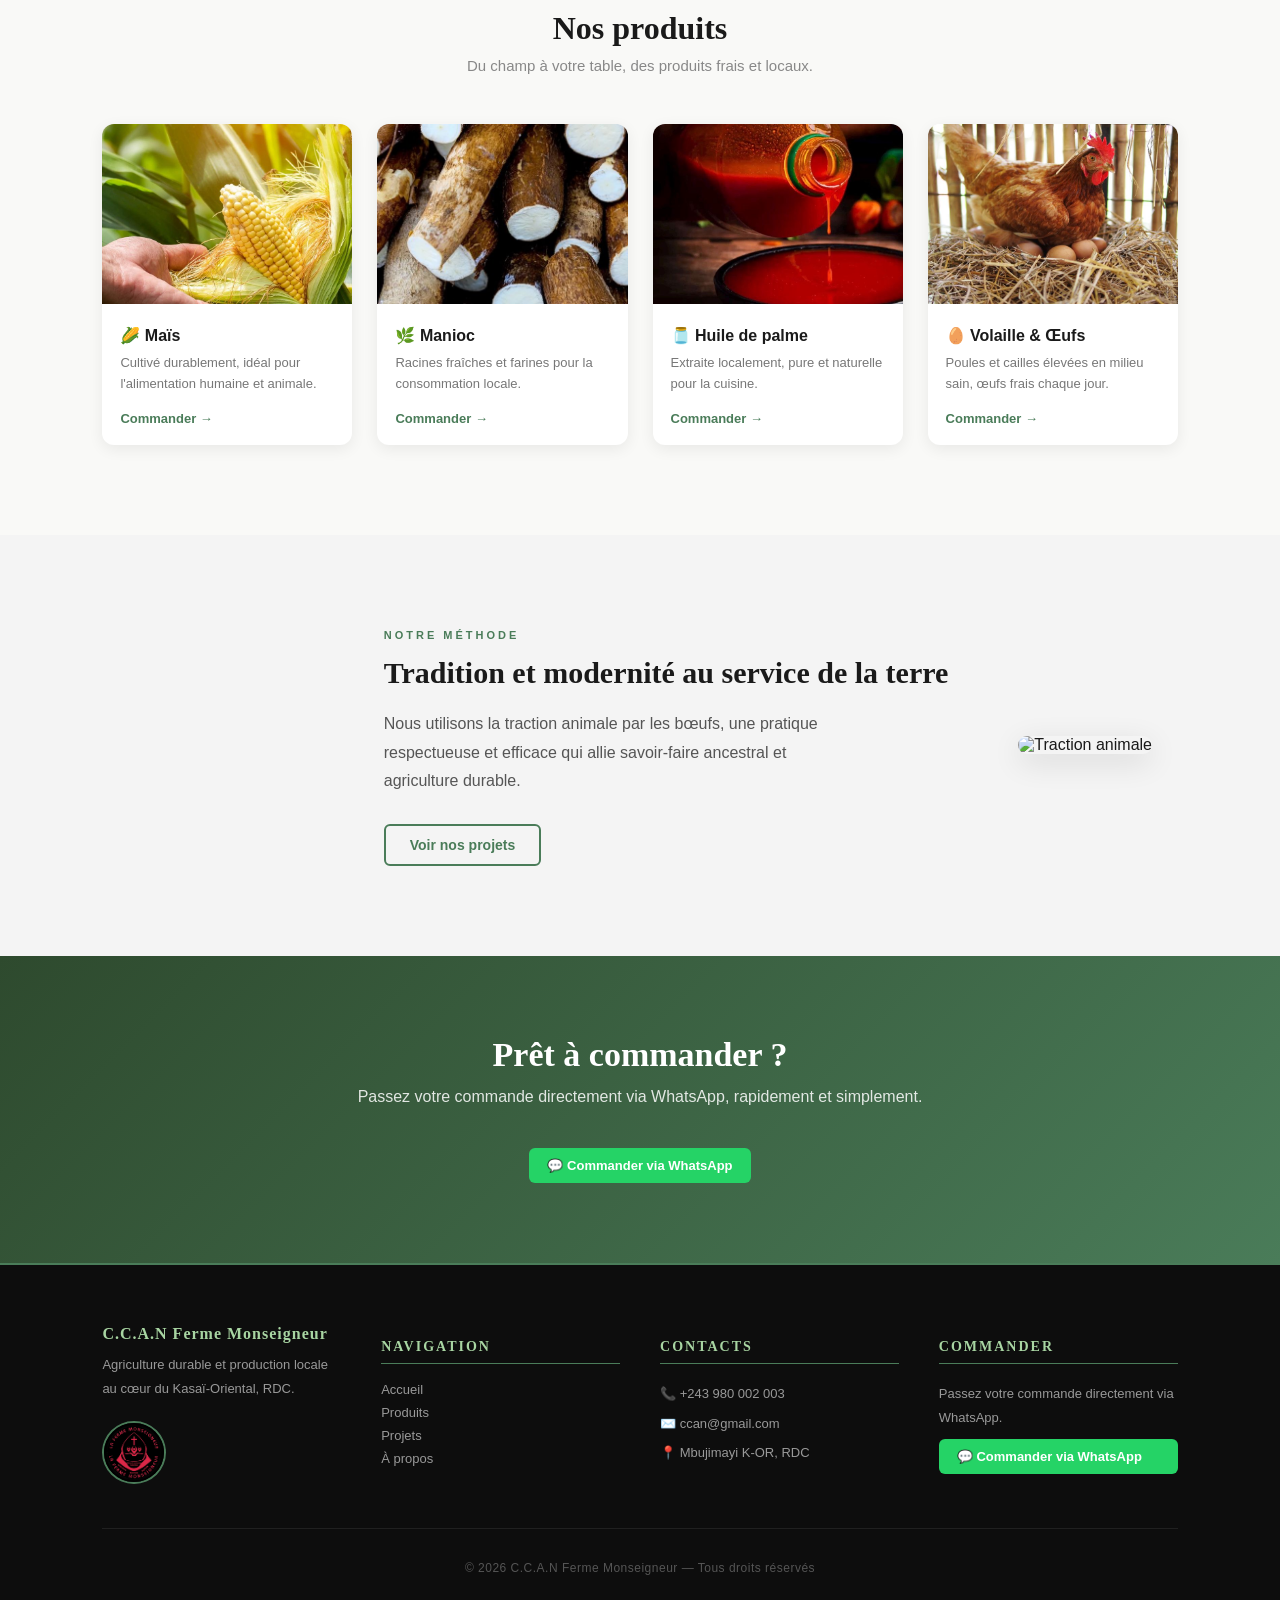
==== commit ee8ff90e: "Add files via upload" ====
--- a/index.html
+++ b/index.html
@@ -1,211 +1,204 @@
-<!DOCTYPE html>
-<html lang="fr">
-<head>
-<meta charset="UTF-8">
-<meta name="viewport" content="width=device-width, initial-scale=1.0">
-<link rel="stylesheet" href="index.css">
-
-<title>C.C.A.N Ferme Monseigneur</title>
-
-</head>
-
-<body>
-
-<header>
-
-<div class="header-brand">
-<img src="logoblanc.JPG" class="header-logo">
-<span class="header-nom">C.C.A.N Ferme Monseigneur</span>
-</div>
-
-<button class="hamburger" onclick="toggleMenu()">&#9776;</button>
-
-<nav id="main-nav">
-<a href="produits.html">Produits</a>
-<a href="projets.html">Projets</a>
-<a href="àpropos.html">À propos</a>
-
-
-</nav>
-
-</header>
- 
-<body>
-
-<!-- PARAGRAPHE 1 -->
-
-<section class="section hidden">
-
-<div class="gallery">
-<img src="RDC-localisation.jpeg">
-<img src="production-huile1.jpeg">
-<img src="traction-animale3.jpeg">
-<img src="mais2.jpeg">
-</div>
-
-<div class="text">
-<p>
-C.C.A.N Ferme Monseigneur, une entreprise agricole implantée au cœur du Kasai-Oriental dans la ville de Mbujimayi, en République Démocratique du Congo. Avec plusieurs hectares de terres riches et exploitées avec soin, nous avons fait de l’agriculture et de l’élevage notre passion et notre mission : nourrir les familles, soutenir l’économie locale et promouvoir une agriculture durable et moderne.
-</p>
-</div>
-
-</section>
-
-<!-- PARAGRAPHE 2 -->
-
-<section class="section reverse hidden">
-
-<div class="gallery">
-<img src="poules.jpeg
-">
-<img src="manioc2.jpeg">
-<img src="mais1.jpeg">
-<img src="regimes-de-noix.jpeg">
-</div>
-
-<div class="text">
-<p>
-Notre ferme se distingue par la diversité de ses productions. Nous élevons de la volaille et cultivons des produits essentiels tels que le manioc, le maïs et le palmier à huile. Ces activités sont menées avec rigueur et expertise afin de garantir des produits frais, nutritifs et accessibles. Chaque récolte et chaque élevage reflètent notre engagement envers la qualité et la sécurité alimentaire.
-</p>
-</div>
-
-</section>
-
-<!-- PARAGRAPHE 3 -->
-
-<section class="section hidden">
-
-<div class="gallery">
-<img src="Matamba.jpeg">
-<img src="al-poules.jpeg">
-<img src="huile-de-palme.jpeg">
-<img src="farines.jpeg">
-</div>
-
-<div class="text">
-<p>
-Nous proposons également une gamme variée de produits transformés qui facilitent la vie quotidienne :  les feuilles de manioc pilées (PONDU) prêtes à l’emploi, l’huile-de-palme, les farines de maïs et de manioc ainsi que des aliments équilibrés pour nourrir la volaille et les porcs. Ces produits sont conçus pour répondre aux besoins des ménages, des commerçants et des exploitants agricoles, tout en valorisant les ressources locales et en offrant des solutions pratiques et nutritives.
-</p>
-</div>
-
-</section>
-
-<!-- PARAGRAPHE 4 -->
-
-<section class="section reverse hidden">
-
-<div class="gallery">
-<img src="traction-animale1.jpeg">
-<img src="traction-animale3.jpeg">
-<img src="traction-animale2.jpeg">
-
-</div>
-
-<div class="text">
-<p>
-C.C.A.N Ferme Monseigneur met en avant l’utilisation de la traction animale grâce aux bœufs, une méthode traditionnelle et efficace qui permet de travailler la terre de manière respectueuse et durable. Cette pratique illustre notre volonté de combiner savoir-faire ancestral et innovation moderne pour bâtir une agriculture solide, au service de la communauté et des générations futures.
-</p>
-</div>
-
-</section>
-
-<script>
-
-const elements = document.querySelectorAll('.section, .card, .hero');
-
-const observer = new IntersectionObserver((entries) => {
-  entries.forEach(entry => {
-    if(entry.isIntersecting){
-      entry.target.classList.add('visible');
-    } else {
-      entry.target.classList.remove('visible');
-    }
-  });
-}, { threshold: 0.15 });
-
-elements.forEach(el => observer.observe(el));
-observer.takeRecords();
-elements.forEach(el => {
-  if(el.getBoundingClientRect().top < window.innerHeight){
-    el.classList.add('visible');
-  }
-});
-
-function toggleMenu(){
-  document.getElementById('main-nav').classList.toggle('open');
-}
-
-</script>
-
-</body>
-
-</section>
-
-<section class="section">
-
-<h2>Nos activités agricoles principales</h2>
-
-<div class="cards">
-
-<div class="card">
-<h3>Culture</h3>
-<p>Production de légumes et fruits frais.</p>
-</div>
-
-<div class="card">
-<h3>Élevage</h3>
-<p>Élevage de volailles et autres animaux.</p>
-</div>
-
-<div class="card">
-<h3>Projets agricoles</h3>
-<p>Développement de nouvelles infrastructures agricoles.</p>
-</div>
-
-</div>
-
-</section>
-
-<footer>
-
-<div class="footer-container">
-
-<div class="footer-column">
-<img src="logonoir.JPG" alt="Logo">
-<div class="footer-brand-name">C.C.A.N Ferme Monseigneur</div>
-<p>Agriculture durable et production locale au cœur du Kasaï-Oriental, RDC.</p>
-</div>
-
-<div class="footer-column">
-<h3>Navigation</h3>
-<a href="index.html">Accueil</a>
-<a href="produits.html">Produits</a>
-<a href="projets.html">Projets</a>
-<a href="àpropos.html">À propos</a>
-</div>
-
-<div class="footer-column">
-<h3>Contacts</h3>
-<p>📞 +243 980 002 003</p>
-<p>✉️ ccan@gmail.com</p>
-<p>📍 Mbujimayi K-OR, RDC</p>
-</div>
-
-<div class="footer-column">
-<h3>Commander</h3>
-<p>Passez votre commande directement via WhatsApp.</p>
-<a href="https://wa.me/243980002003" class="btn-whatsapp" target="_blank">💬 Commander via WhatsApp</a>
-</div>
-
-</div>
-
-<div class="footer-bottom">
-<p>© 2026 C.C.A.N Ferme Monseigneur — Tous droits réservés</p>
-</div>
-
-</footer>
-
-</body>
-</html>
-
-
+<!DOCTYPE html>
+<html lang="fr">
+<head>
+<meta charset="UTF-8">
+<meta name="viewport" content="width=device-width, initial-scale=1.0">
+<link rel="stylesheet" href="index.css">
+<title>C.C.A.N Ferme Monseigneur</title>
+</head>
+
+<body>
+
+<header>
+<div class="header-brand">
+<img src="logoblanc.JPG" class="header-logo">
+<span class="header-nom">C.C.A.N Ferme Monseigneur</span>
+</div>
+<button class="hamburger" onclick="toggleMenu()">&#9776;</button>
+<nav id="main-nav">
+<a href="produits.html">Produits</a>
+<a href="projets.html">Projets</a>
+<a href="àpropos.html">À propos</a>
+</nav>
+</header>
+
+<!-- HERO -->
+
+<section class="hero">
+<div class="hero-overlay"></div>
+<div class="hero-content">
+<span class="hero-label">Mbujimayi · Kasaï-Oriental · RDC</span>
+<h1>Nourrir les familles,<br>cultiver l'avenir.</h1>
+<p>Agriculture durable, élevage de qualité et produits locaux au cœur de la RDC.</p>
+<div class="hero-btns">
+<a href="produits.html" class="btn-primary">Voir nos produits</a>
+<a href="https://wa.me/243980002003" class="btn-secondary" target="_blank">💬 Commander</a>
+</div>
+</div>
+</section>
+
+<!-- STATS -->
+
+<section class="stats">
+<div class="stat">
+<span class="stat-number">100</span>
+<span class="stat-label">Hectares cultivés</span>
+</div>
+<div class="stat">
+<span class="stat-number">+8</span>
+<span class="stat-label">Années d'expérience</span>
+</div>
+<div class="stat">
+<span class="stat-number">+500</span>
+<span class="stat-label">Familles approvisionnées</span>
+</div>
+<div class="stat">
+<span class="stat-number">+5</span>
+<span class="stat-label">Produits disponibles</span>
+</div>
+</section>
+
+<!-- QUI SOMMES-NOUS -->
+
+<section class="about reveal">
+<div class="about-img">
+<img src="traction-animale3.jpeg" alt="La ferme">
+</div>
+<div class="about-text">
+<span class="label">Qui sommes-nous</span>
+<h2>Une ferme engagée au cœur du Kasaï-Oriental</h2>
+<p>C.C.A.N Ferme Monseigneur cultive plusieurs hectares de terres riches à Mbujimayi. Notre mission : nourrir les familles, soutenir l'économie locale et promouvoir une agriculture durable et moderne.</p>
+<a href="àpropos.html" class="btn-outline">En savoir plus</a>
+</div>
+</section>
+
+<!-- NOS PRODUITS -->
+
+<section class="produits-section">
+<h2 class="section-title">Nos produits</h2>
+<p class="section-sub">Du champ à votre table, des produits frais et locaux.</p>
+<div class="produits-grid">
+
+<div class="produit-card reveal">
+<div class="produit-img"><img src="mais2.jpeg" alt="Maïs"></div>
+<div class="produit-info">
+<h3>🌽 Maïs</h3>
+<p>Cultivé durablement, idéal pour l'alimentation humaine et animale.</p>
+<a href="produits.html">Commander →</a>
+</div>
+</div>
+
+<div class="produit-card reveal">
+<div class="produit-img"><img src="manioc2.jpeg" alt="Manioc"></div>
+<div class="produit-info">
+<h3>🌿 Manioc</h3>
+<p>Racines fraîches et farines pour la consommation locale.</p>
+<a href="produits.html">Commander →</a>
+</div>
+</div>
+
+<div class="produit-card reveal">
+<div class="produit-img"><img src="huile-de-palme.jpeg" alt="Huile de palme"></div>
+<div class="produit-info">
+<h3>🫙 Huile de palme</h3>
+<p>Extraite localement, pure et naturelle pour la cuisine.</p>
+<a href="produits.html">Commander →</a>
+</div>
+</div>
+
+<div class="produit-card reveal">
+<div class="produit-img"><img src="Oeufs.jpeg" alt="Volaille & Œufs"></div>
+<div class="produit-info">
+<h3>🥚 Volaille & Œufs</h3>
+<p>Poules et cailles élevées en milieu sain, œufs frais chaque jour.</p>
+<a href="produits.html">Commander →</a>
+</div>
+</div>
+
+</div>
+</section>
+
+<!-- TRACTION ANIMALE -->
+
+<section class="about reverse reveal">
+<div class="about-img">
+<img src="traction-animale1.jpeg" alt="Traction animale">
+</div>
+<div class="about-text">
+<span class="label">Notre méthode</span>
+<h2>Tradition et modernité au service de la terre</h2>
+<p>Nous utilisons la traction animale par les bœufs, une pratique respectueuse et efficace qui allie savoir-faire ancestral et agriculture durable.</p>
+<a href="projets.html" class="btn-outline">Voir nos projets</a>
+</div>
+</section>
+
+<!-- CTA WHATSAPP -->
+
+<section class="cta-section">
+<h2>Prêt à commander ?</h2>
+<p>Passez votre commande directement via WhatsApp, rapidement et simplement.</p>
+<a href="https://wa.me/243980002003" class="btn-whatsapp" target="_blank">💬 Commander via WhatsApp</a>
+</section>
+
+<footer>
+<div class="footer-container">
+
+<div class="footer-column">
+<div class="footer-brand-name">C.C.A.N Ferme Monseigneur</div>
+<p>Agriculture durable et production locale au cœur du Kasaï-Oriental, RDC.</p>
+<img src="logonoir.JPG" alt="Logo">
+</div>
+
+<div class="footer-column">
+<h3>Navigation</h3>
+<a href="index.html">Accueil</a>
+<a href="produits.html">Produits</a>
+<a href="projets.html">Projets</a>
+<a href="àpropos.html">À propos</a>
+</div>
+
+<div class="footer-column">
+<h3>Contacts</h3>
+<p>📞 +243 980 002 003</p>
+<p>✉️ ccan@gmail.com</p>
+<p>📍 Mbujimayi K-OR, RDC</p>
+</div>
+
+<div class="footer-column">
+<h3>Commander</h3>
+<p>Passez votre commande directement via WhatsApp.</p>
+<a href="https://wa.me/243980002003" class="btn-whatsapp" target="_blank">💬 Commander via WhatsApp</a>
+</div>
+
+</div>
+<div class="footer-bottom">
+<p>© 2026 C.C.A.N Ferme Monseigneur — Tous droits réservés</p>
+</div>
+</footer>
+
+<script>
+const reveals = document.querySelectorAll('.reveal');
+const observer = new IntersectionObserver((entries) => {
+  entries.forEach(entry => {
+    if(entry.isIntersecting){
+      entry.target.classList.add('visible');
+    } else {
+      entry.target.classList.remove('visible');
+    }
+  });
+}, { threshold: 0.12 });
+
+reveals.forEach(el => observer.observe(el));
+reveals.forEach(el => {
+  if(el.getBoundingClientRect().top < window.innerHeight){
+    el.classList.add('visible');
+  }
+});
+
+function toggleMenu(){
+  document.getElementById('main-nav').classList.toggle('open');
+}
+</script>
+
+</body>
+</html>
--- a/index.css
+++ b/index.css
@@ -1,8 +1,8 @@
-
 body{
     margin:0;
-    font-family: Arial, sans-serif;
+    font-family:'Segoe UI', Arial, sans-serif;
     background:#f4f4f4;
+    color:#1a1a1a;
 }
 
 /* HEADER */
@@ -25,7 +25,6 @@
     display:flex;
     align-items:center;
     gap:12px;
-    text-decoration:none;
 }
 
 .header-logo{
@@ -75,83 +74,305 @@
     transition:transform 0.3s ease;
 }
 
-nav a:hover{
+nav a:hover{ color:#ffffff; }
+nav a:hover::after{ transform:scaleX(1); }
+
+/* HERO */
+
+.hero{
+    position:relative;
+    height:92vh;
+    min-height:500px;
+    background:url('traction-animale2.jpeg') center/cover no-repeat;
+    display:flex;
+    align-items:center;
+}
+
+.hero-overlay{
+    position:absolute;
+    inset:0;
+    background:linear-gradient(to right, rgba(0,0,0,0.75) 40%, rgba(0,0,0,0.2));
+}
+
+.hero-content{
+    position:relative;
+    z-index:1;
+    padding:0 10%;
+    max-width:650px;
+}
+
+.hero-label{
+    display:inline-block;
+    font-size:12px;
+    font-weight:600;
+    letter-spacing:3px;
+    text-transform:uppercase;
+    color:#a8d5a2;
+    border:1px solid #4a7c59;
+    padding:5px 12px;
+    border-radius:20px;
+    margin-bottom:20px;
+}
+
+.hero-content h1{
+    font-family:'Georgia', serif;
+    font-size:52px;
+    font-weight:700;
     color:#ffffff;
-}
-
-nav a:hover::after{
-    transform:scaleX(1);
-}
-
-/* HERO */
-
-.hero{
-    background:#ffffff;
-    padding:20px 30px;
-}
-
-.hero h2{
-    font-size:24px;
-    font-weight:500;
-    color:#4a7c59;
-    margin:0;
-    text-align:left;
-}
-
-/* SECTION */
-
-.section{
-    display:flex;
-    align-items:center;
-    gap:40px;
-    padding:80px 10%;
+    line-height:1.15;
+    margin:0 0 18px 0;
+}
+
+.hero-content p{
+    font-size:17px;
+    color:rgba(255,255,255,0.8);
+    line-height:1.7;
+    margin:0 0 32px 0;
+    max-width:480px;
+}
+
+.hero-btns{
+    display:flex;
+    gap:15px;
     flex-wrap:wrap;
 }
 
-/* ALTERNANCE */
-
-.reverse{
-    flex-direction:row-reverse;
-}
-
-/* GALERIE */
-
-.gallery{
-    display:grid;
-    grid-template-columns:1fr 1fr;
-    gap:10px;
-    width:400px;
-}
-
-.gallery img{
-    width:100%;
-    height:160px;
-    object-fit:cover;
+.btn-primary{
+    background:#4a7c59;
+    color:#ffffff;
+    padding:13px 28px;
     border-radius:6px;
-}
-
-/* TEXTE */
-
-.text{
-    max-width:500px;
-    line-height:1.6;
-    font-size:17px;
-}
-
-/* CARDS */
-
-.cards{
-    display:flex;
-    gap:30px;
+    text-decoration:none;
+    font-size:14px;
+    font-weight:600;
+    letter-spacing:0.5px;
+    transition:background 0.3s, transform 0.2s;
+}
+
+.btn-primary:hover{
+    background:#3a6347;
+    transform:translateY(-2px);
+}
+
+.btn-secondary{
+    background:transparent;
+    color:#ffffff;
+    padding:13px 28px;
+    border-radius:6px;
+    border:2px solid rgba(255,255,255,0.5);
+    text-decoration:none;
+    font-size:14px;
+    font-weight:600;
+    transition:border-color 0.3s, background 0.3s;
+}
+
+.btn-secondary:hover{
+    border-color:#ffffff;
+    background:rgba(255,255,255,0.1);
+}
+
+/* STATS */
+
+.stats{
+    display:flex;
     justify-content:center;
     flex-wrap:wrap;
-}
-
-.card{
-    width:250px;
-    border:1px solid red;
-    border-radius:8px;
-    padding:20px;
+    background:#0d0d0d;
+    border-bottom:2px solid #4a7c59;
+}
+
+.stat{
+    flex:1;
+    min-width:150px;
+    text-align:center;
+    padding:35px 20px;
+    border-right:1px solid rgba(255,255,255,0.07);
+}
+
+.stat:last-child{ border-right:none; }
+
+.stat-number{
+    display:block;
+    font-family:'Georgia', serif;
+    font-size:38px;
+    font-weight:700;
+    color:#a8d5a2;
+}
+
+.stat-label{
+    display:block;
+    font-size:12px;
+    color:#777777;
+    text-transform:uppercase;
+    letter-spacing:1.5px;
+    margin-top:6px;
+}
+
+/* ABOUT */
+
+.about{
+    display:flex;
+    align-items:center;
+    gap:70px;
+    padding:90px 10%;
+    background:#ffffff;
+}
+
+.about.reverse{
+    flex-direction:row-reverse;
+    background:#f4f4f4;
+}
+
+.about-img{
+    flex-shrink:0;
+}
+
+.about-img img{
+    width:440px;
+    height:300px;
+    object-fit:cover;
+    border-radius:12px;
+    box-shadow:0 8px 30px rgba(0,0,0,0.12);
+}
+
+.label{
+    display:inline-block;
+    font-size:11px;
+    font-weight:700;
+    letter-spacing:3px;
+    text-transform:uppercase;
+    color:#4a7c59;
+    margin-bottom:12px;
+}
+
+.about-text h2{
+    font-family:'Georgia', serif;
+    font-size:30px;
+    color:#1a1a1a;
+    margin:0 0 18px 0;
+    line-height:1.3;
+}
+
+.about-text p{
+    font-size:16px;
+    line-height:1.8;
+    color:#555555;
+    max-width:480px;
+    margin:0 0 28px 0;
+}
+
+.btn-outline{
+    display:inline-block;
+    border:2px solid #4a7c59;
+    color:#4a7c59;
+    padding:11px 24px;
+    border-radius:6px;
+    text-decoration:none;
+    font-size:14px;
+    font-weight:600;
+    transition:background 0.3s, color 0.3s;
+}
+
+.btn-outline:hover{
+    background:#4a7c59;
+    color:#ffffff;
+}
+
+/* PRODUITS */
+
+.produits-section{
+    padding:90px 8%;
+    background:#f9f9f7;
+    text-align:center;
+}
+
+.section-title{
+    font-family:'Georgia', serif;
+    font-size:32px;
+    color:#1a1a1a;
+    margin:0 0 10px 0;
+}
+
+.section-sub{
+    font-size:15px;
+    color:#888888;
+    margin:0 0 50px 0;
+}
+
+.produits-grid{
+    display:grid;
+    grid-template-columns:repeat(4, 1fr);
+    gap:25px;
+}
+
+.produit-card{
+    background:#ffffff;
+    border-radius:12px;
+    overflow:hidden;
+    box-shadow:0 4px 15px rgba(0,0,0,0.07);
+    transition:transform 0.3s, box-shadow 0.3s;
+    text-align:left;
+}
+
+.produit-card:hover{
+    transform:translateY(-6px);
+    box-shadow:0 12px 30px rgba(0,0,0,0.12);
+}
+
+.produit-img img{
+    width:100%;
+    height:180px;
+    object-fit:cover;
+}
+
+.produit-info{
+    padding:18px;
+}
+
+.produit-info h3{
+    font-size:16px;
+    margin:0 0 8px 0;
+    color:#1a1a1a;
+}
+
+.produit-info p{
+    font-size:13px;
+    color:#777777;
+    line-height:1.6;
+    margin:0 0 14px 0;
+}
+
+.produit-info a{
+    font-size:13px;
+    font-weight:600;
+    color:#4a7c59;
+    text-decoration:none;
+    transition:letter-spacing 0.2s;
+}
+
+.produit-info a:hover{
+    letter-spacing:0.5px;
+}
+
+/* CTA WHATSAPP */
+
+.cta-section{
+    background:linear-gradient(135deg, #2e4a2e, #4a7c59);
+    text-align:center;
+    padding:80px 10%;
+    color:#ffffff;
+}
+
+.cta-section h2{
+    font-family:'Georgia', serif;
+    font-size:34px;
+    margin:0 0 14px 0;
+}
+
+.cta-section p{
+    font-size:16px;
+    opacity:0.85;
+    margin:0 0 32px 0;
 }
 
 /* FOOTER */
@@ -179,7 +400,7 @@
 
 .footer-column img{
     width:60px;
-    margin-bottom:15px;
+    margin-top:15px;
     border-radius:50%;
     border:2px solid #4a7c59;
 }
@@ -237,6 +458,7 @@
     font-size:13px;
     font-weight:600;
     margin-top:10px;
+    text-decoration:none;
     transition:background 0.3s, transform 0.2s !important;
 }
 
@@ -256,13 +478,13 @@
 
 /* ANIMATION SCROLL */
 
-.section, .card, .hero{
+.reveal{
     opacity:0;
     transform:translateY(40px);
     transition:opacity 0.6s ease, transform 0.6s ease;
 }
 
-.section.visible, .card.visible, .hero.visible{
+.reveal.visible{
     opacity:1;
     transform:translateY(0);
 }
@@ -290,6 +512,14 @@
     color:#ffffff;
 }
 
+/* RESPONSIVE */
+
+@media(max-width:1024px){
+    .produits-grid{
+        grid-template-columns:repeat(2, 1fr);
+    }
+}
+
 @media(max-width:768px){
 
 header{
@@ -298,9 +528,7 @@
     justify-content:space-between;
 }
 
-.hamburger{
-    display:flex;
-}
+.hamburger{ display:flex; }
 
 #main-nav{
     display:none;
@@ -316,51 +544,34 @@
     box-shadow:0 8px 20px rgba(0,0,0,0.4);
 }
 
-#main-nav.open{
-    display:flex;
-}
+#main-nav.open{ display:flex; }
 
 #main-nav a{
     padding:12px 25px;
     border-bottom:1px solid rgba(255,255,255,0.07);
     font-size:14px;
-    letter-spacing:0.5px;
-}
-
-#main-nav a::after{
-    display:none;
-}
-
-.section{
+}
+
+#main-nav a::after{ display:none; }
+
+.hero-content h1{ font-size:34px; }
+.hero-content{ padding:0 6%; }
+
+.stats{ flex-direction:column; }
+.stat{ border-right:none; border-bottom:1px solid rgba(255,255,255,0.07); }
+.stat:last-child{ border-bottom:none; }
+
+.about, .about.reverse{
     flex-direction:column;
-    padding:40px 5%;
-}
-
-.reverse{
-    flex-direction:column;
-}
-
-.gallery{
+    padding:50px 6%;
+}
+
+.about-img img{
     width:100%;
-}
-
-.gallery img{
-    height:120px;
-}
-
-.text{
-    max-width:100%;
-    font-size:15px;
-}
-
-.cards{
-    flex-direction:column;
-    align-items:center;
-}
-
-.card{
-    width:90%;
-}
+    height:220px;
+}
+
+.produits-grid{ grid-template-columns:1fr; }
 
 .footer-container{
     flex-direction:column;
@@ -368,8 +579,6 @@
     text-align:center;
 }
 
-.footer-column{
-    width:100%;
-}
-
-}
+.footer-column{ width:100%; }
+
+}
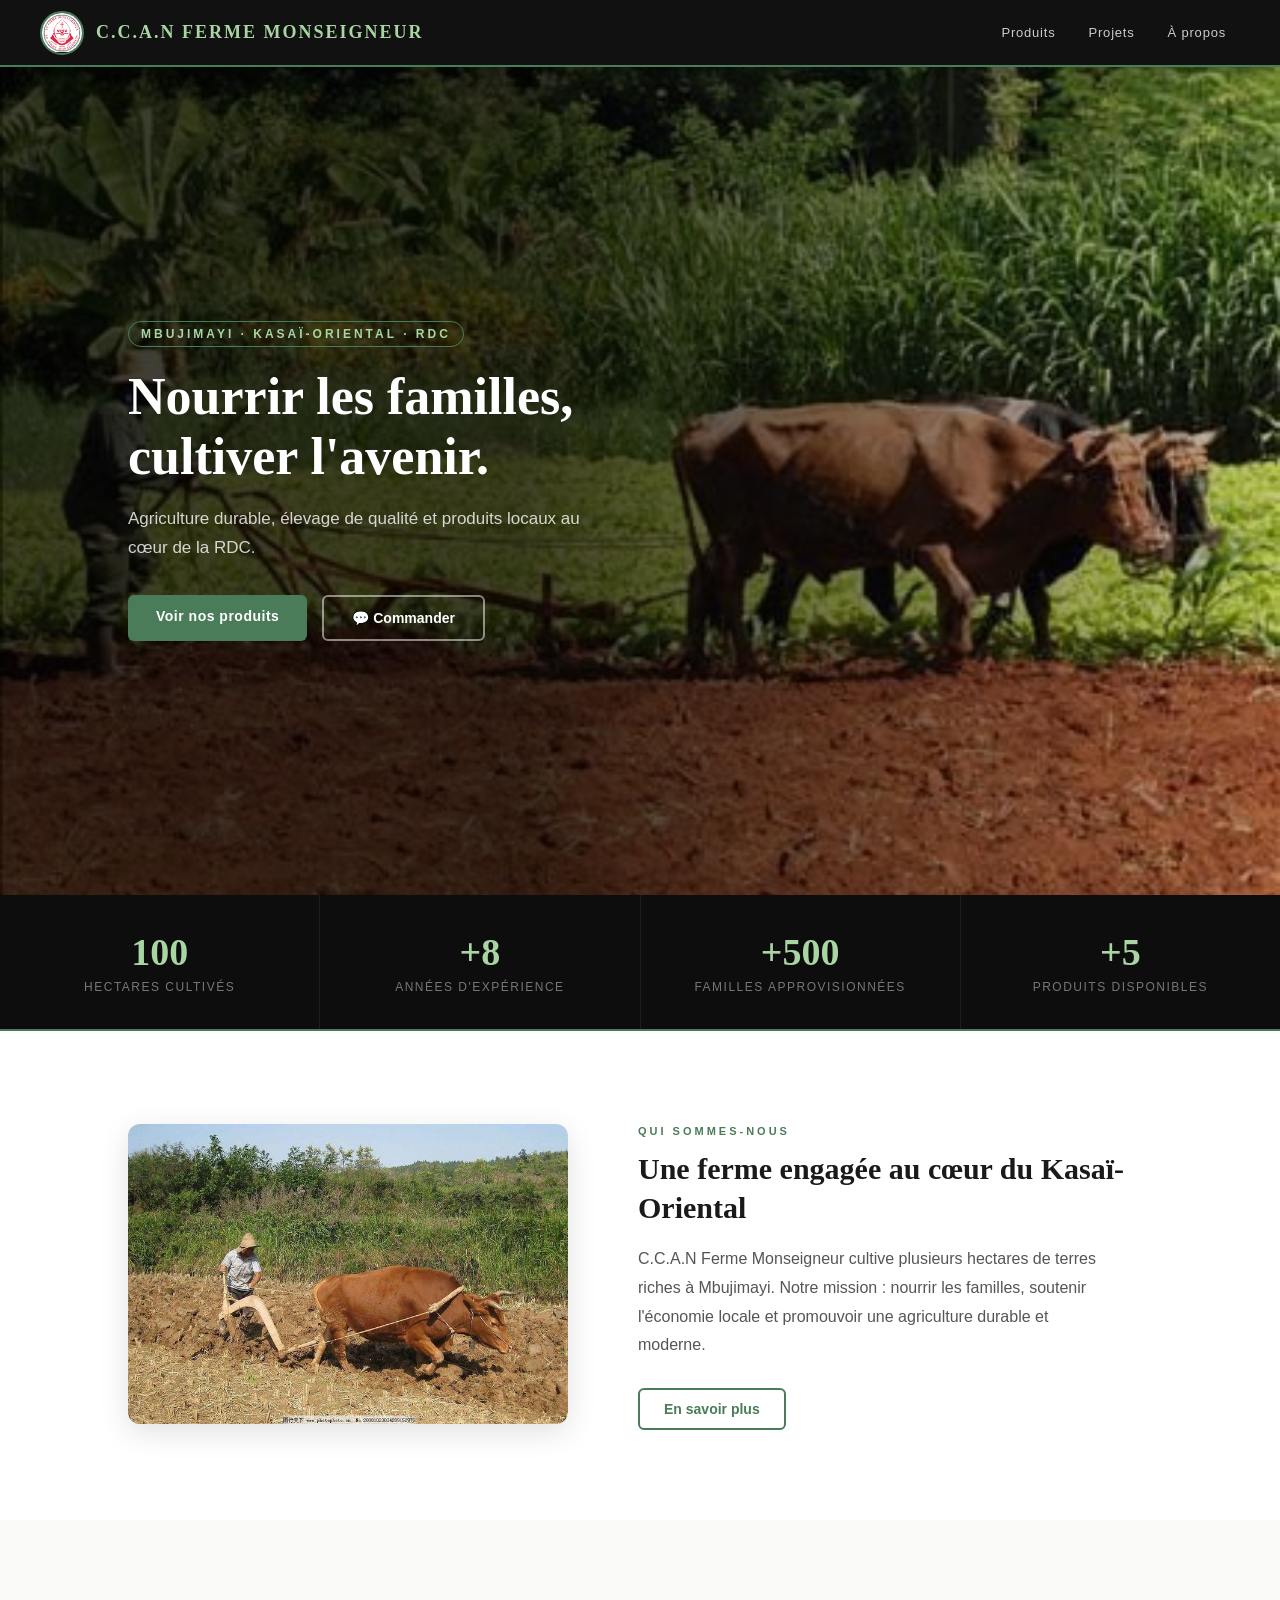
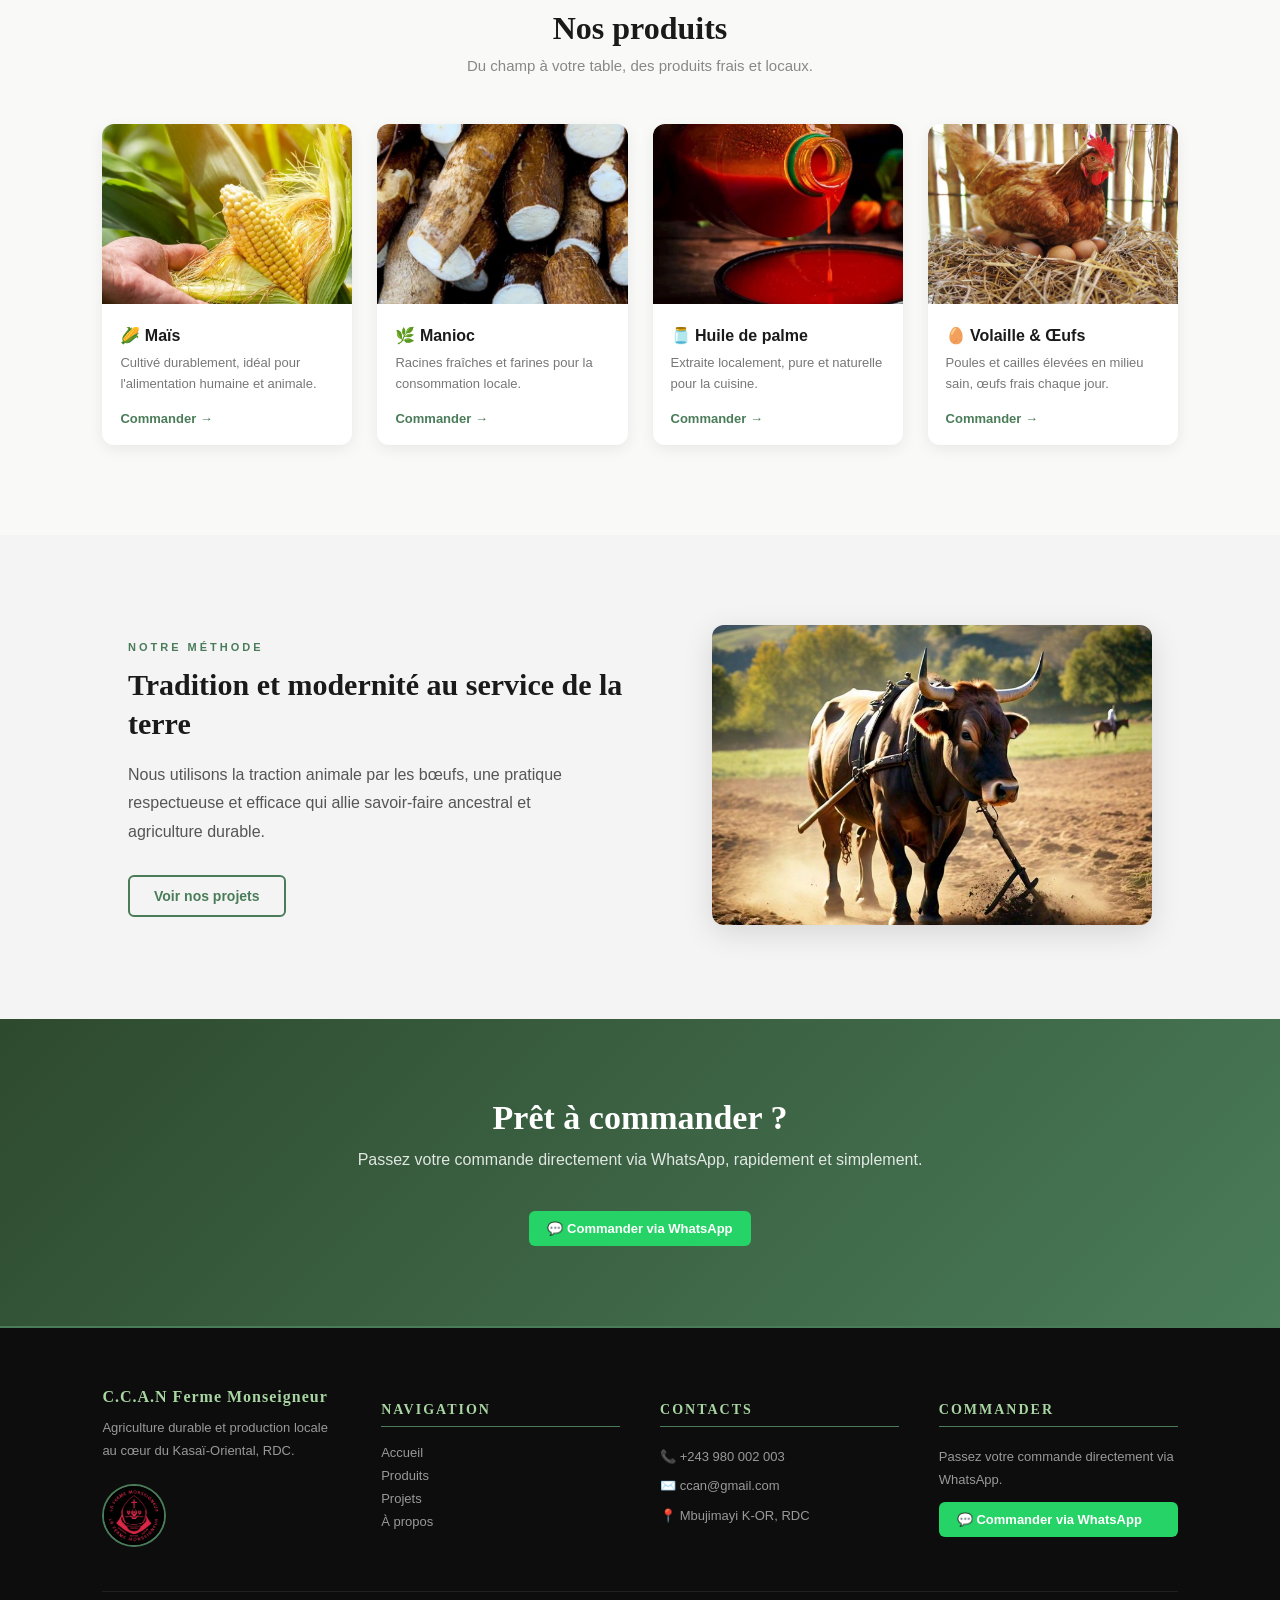
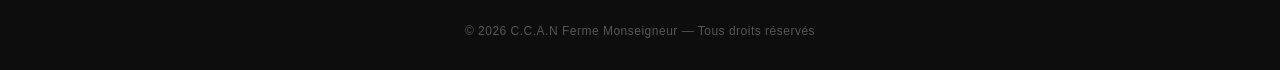
==== commit 02918eda: "Add files via upload" ====
--- a/index.html
+++ b/index.html
@@ -122,7 +122,7 @@
 
 <section class="about reverse reveal">
 <div class="about-img">
-<img src="traction-animale1.jpeg" alt="Traction animale">
+<img src="Traction-animale1.jpeg" alt="Traction animale">
 </div>
 <div class="about-text">
 <span class="label">Notre méthode</span>
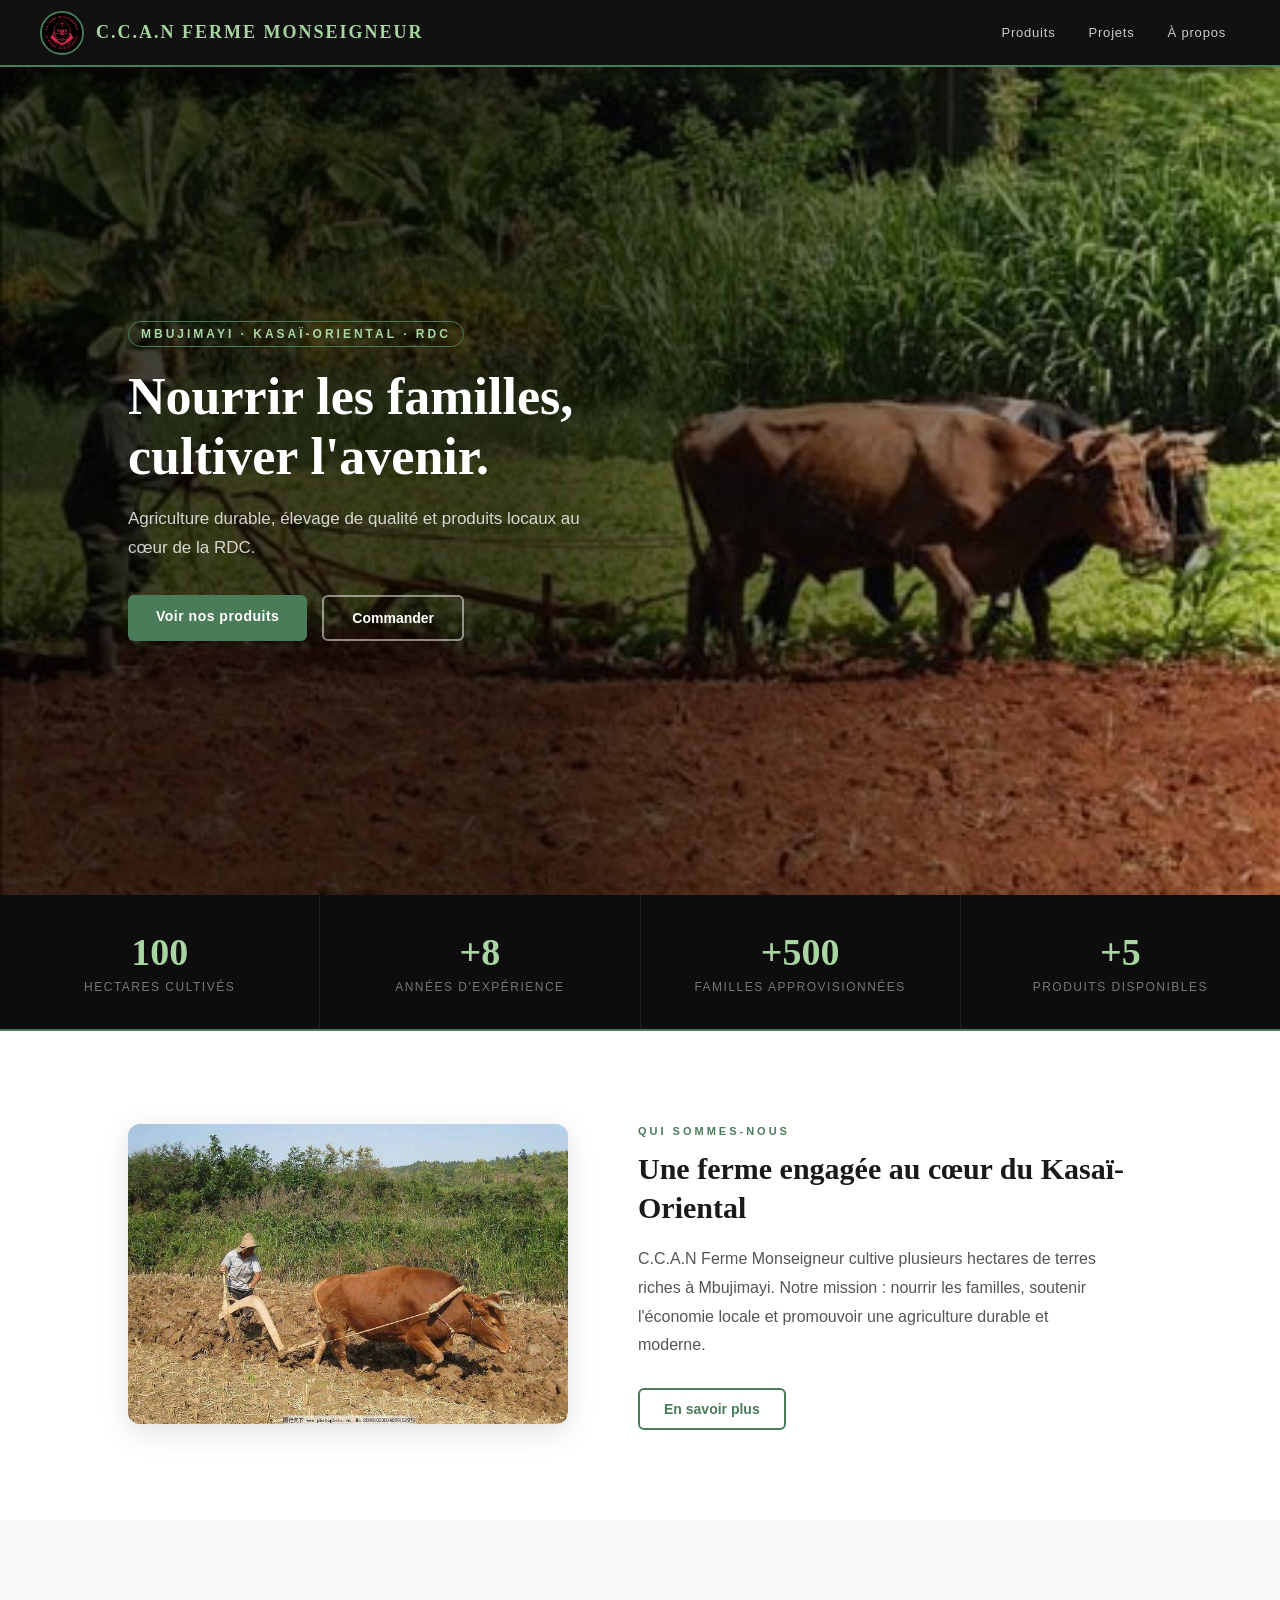
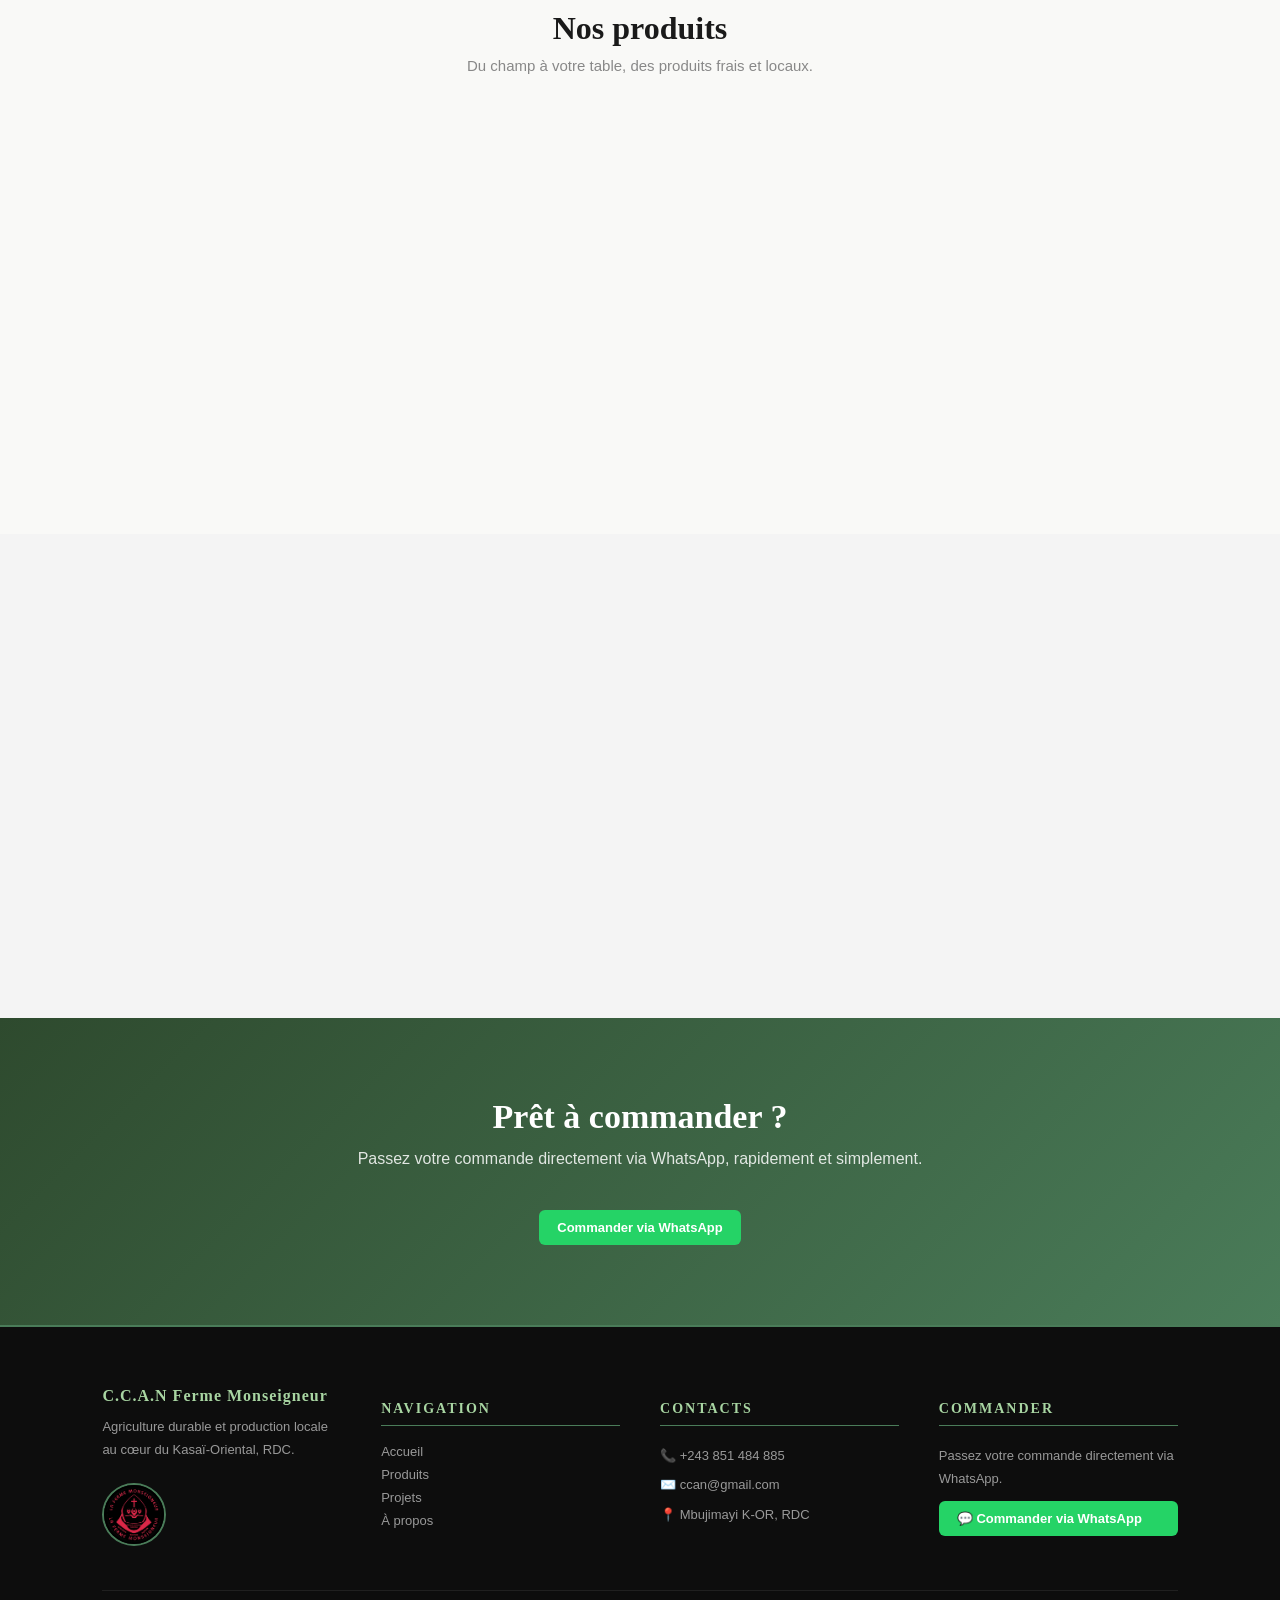
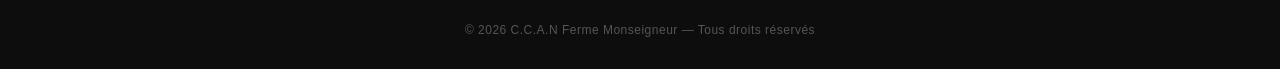
==== commit 5af328a8: "Add files via upload" ====
--- a/index.html
+++ b/index.html
@@ -11,7 +11,7 @@
 
 <header>
 <div class="header-brand">
-<img src="logoblanc.JPG" class="header-logo">
+<img src="logonoir.JPG" class="header-logo">
 <span class="header-nom">C.C.A.N Ferme Monseigneur</span>
 </div>
 <button class="hamburger" onclick="toggleMenu()">&#9776;</button>
@@ -32,7 +32,7 @@
 <p>Agriculture durable, élevage de qualité et produits locaux au cœur de la RDC.</p>
 <div class="hero-btns">
 <a href="produits.html" class="btn-primary">Voir nos produits</a>
-<a href="https://wa.me/243980002003" class="btn-secondary" target="_blank">💬 Commander</a>
+<a href="https://wa.me/243851484885" class="btn-secondary" target="_blank">Commander</a>
 </div>
 </div>
 </section>
@@ -82,7 +82,7 @@
 <div class="produit-card reveal">
 <div class="produit-img"><img src="mais2.jpeg" alt="Maïs"></div>
 <div class="produit-info">
-<h3>🌽 Maïs</h3>
+<h3>Maïs</h3>
 <p>Cultivé durablement, idéal pour l'alimentation humaine et animale.</p>
 <a href="produits.html">Commander →</a>
 </div>
@@ -91,7 +91,7 @@
 <div class="produit-card reveal">
 <div class="produit-img"><img src="manioc2.jpeg" alt="Manioc"></div>
 <div class="produit-info">
-<h3>🌿 Manioc</h3>
+<h3>Manioc</h3>
 <p>Racines fraîches et farines pour la consommation locale.</p>
 <a href="produits.html">Commander →</a>
 </div>
@@ -100,7 +100,7 @@
 <div class="produit-card reveal">
 <div class="produit-img"><img src="huile-de-palme.jpeg" alt="Huile de palme"></div>
 <div class="produit-info">
-<h3>🫙 Huile de palme</h3>
+<h3>Huile de palme</h3>
 <p>Extraite localement, pure et naturelle pour la cuisine.</p>
 <a href="produits.html">Commander →</a>
 </div>
@@ -109,7 +109,7 @@
 <div class="produit-card reveal">
 <div class="produit-img"><img src="Oeufs.jpeg" alt="Volaille & Œufs"></div>
 <div class="produit-info">
-<h3>🥚 Volaille & Œufs</h3>
+<h3>Volaille & Œufs</h3>
 <p>Poules et cailles élevées en milieu sain, œufs frais chaque jour.</p>
 <a href="produits.html">Commander →</a>
 </div>
@@ -137,7 +137,7 @@
 <section class="cta-section">
 <h2>Prêt à commander ?</h2>
 <p>Passez votre commande directement via WhatsApp, rapidement et simplement.</p>
-<a href="https://wa.me/243980002003" class="btn-whatsapp" target="_blank">💬 Commander via WhatsApp</a>
+<a href="https://wa.me/243851484885" class="btn-whatsapp" target="_blank">Commander via WhatsApp</a>
 </section>
 
 <footer>
@@ -159,7 +159,7 @@
 
 <div class="footer-column">
 <h3>Contacts</h3>
-<p>📞 +243 980 002 003</p>
+<p>📞 +243 851 484 885</p>
 <p>✉️ ccan@gmail.com</p>
 <p>📍 Mbujimayi K-OR, RDC</p>
 </div>
@@ -167,7 +167,7 @@
 <div class="footer-column">
 <h3>Commander</h3>
 <p>Passez votre commande directement via WhatsApp.</p>
-<a href="https://wa.me/243980002003" class="btn-whatsapp" target="_blank">💬 Commander via WhatsApp</a>
+<a href="https://wa.me/243851484885" class="btn-whatsapp" target="_blank">💬 Commander via WhatsApp</a>
 </div>
 
 </div>
